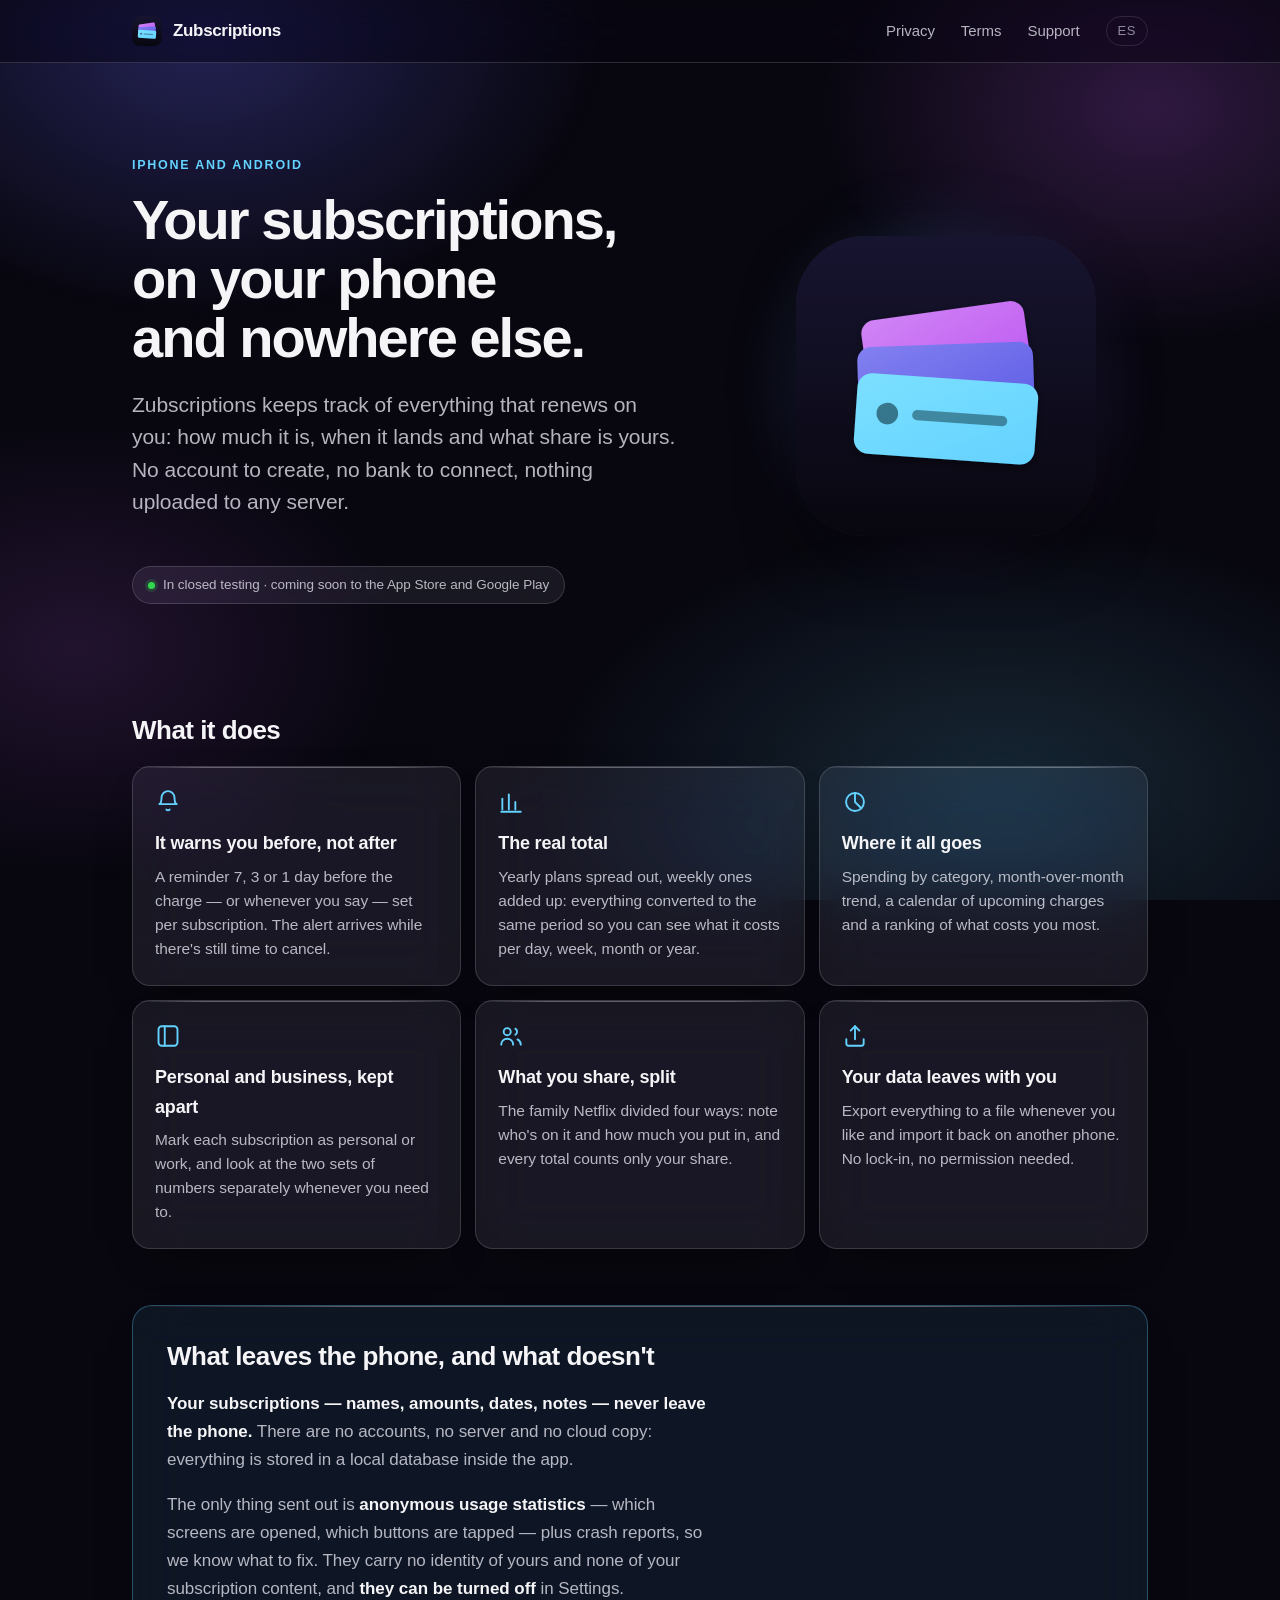
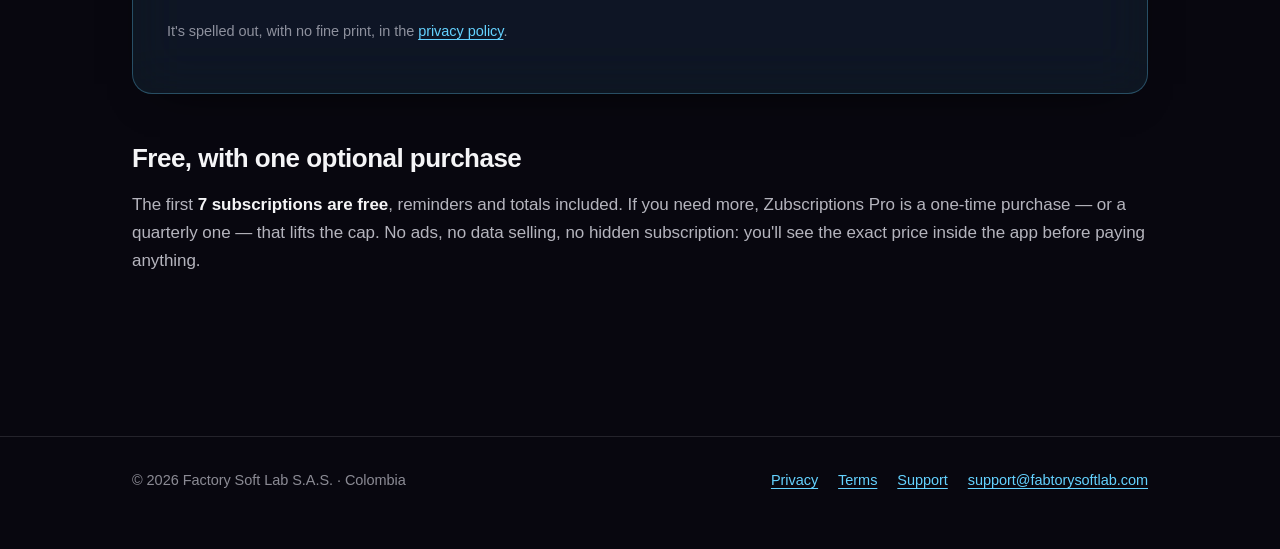
==== en/index.html @ e26e6875 "Sitio público de Zubscriptions: portada, privacidad, términos y soporte Las tres páginas que exigen " ====
<!doctype html>
<html lang="en">
<head>
<meta charset="utf-8">
<meta name="viewport" content="width=device-width, initial-scale=1">
<title>Zubscriptions — your subscriptions, on your phone and nowhere else</title>
<meta name="description" content="Zubscriptions keeps track of what you pay every month: reminders before the charge, real totals and spending by category. No accounts, no server — your data stays on your phone.">
<link rel="icon" href="../assets/icon.svg" type="image/svg+xml">
<link rel="stylesheet" href="../assets/styles.css">
<link rel="canonical" href="https://factory-soft-lab.github.io/zubscriptions-landing/en/">
<link rel="alternate" hreflang="es" href="https://factory-soft-lab.github.io/zubscriptions-landing/">
<link rel="alternate" hreflang="en" href="https://factory-soft-lab.github.io/zubscriptions-landing/en/">
<meta property="og:title" content="Zubscriptions">
<meta property="og:description" content="Your subscriptions, on your phone and nowhere else.">
<meta property="og:type" content="website">
</head>
<body>

<header class="topbar">
  <div class="wrap bar">
    <a class="brand" href="./"><img src="../assets/icon.svg" alt="">Zubscriptions</a>
    <nav>
      <a href="privacy.html">Privacy</a>
      <a href="terms.html">Terms</a>
      <a href="support.html">Support</a>
      <a class="lang" href="../" hreflang="es">ES</a>
    </nav>
  </div>
</header>

<main>
  <div class="wrap">

    <section class="hero">
      <div>
        <span class="eyebrow">iPhone and Android</span>
        <h1>Your subscriptions, on your phone and nowhere else.</h1>
        <p class="lede">
          Zubscriptions keeps track of everything that renews on you: how much it
          is, when it lands and what share is yours. No account to create, no bank
          to connect, nothing uploaded to any server.
        </p>
        <p class="pill"><span class="dot"></span>In closed testing · coming soon to the App Store and Google Play</p>
      </div>
      <div class="hero-art">
        <img src="../assets/icon.svg" alt="Zubscriptions icon: three subscription cards fanned out in a stack">
      </div>
    </section>

    <h2>What it does</h2>
    <ul class="cards">

      <li class="card">
        <svg class="glyph" viewBox="0 0 24 24" fill="none" stroke="currentColor" stroke-width="1.75" stroke-linecap="round" stroke-linejoin="round" aria-hidden="true">
          <path d="M18 8A6 6 0 1 0 6 8c0 5-2 6-2 6h16s-2-1-2-6"/><path d="M10.5 19a2 2 0 0 0 3 0"/>
        </svg>
        <h3>It warns you before, not after</h3>
        <p>A reminder 7, 3 or 1 day before the charge — or whenever you say — set per subscription. The alert arrives while there's still time to cancel.</p>
      </li>

      <li class="card">
        <svg class="glyph" viewBox="0 0 24 24" fill="none" stroke="currentColor" stroke-width="1.75" stroke-linecap="round" stroke-linejoin="round" aria-hidden="true">
          <path d="M4 19V9"/><path d="M10 19V5"/><path d="M16 19v-7"/><path d="M3 21h18"/>
        </svg>
        <h3>The real total</h3>
        <p>Yearly plans spread out, weekly ones added up: everything converted to the same period so you can see what it costs per day, week, month or year.</p>
      </li>

      <li class="card">
        <svg class="glyph" viewBox="0 0 24 24" fill="none" stroke="currentColor" stroke-width="1.75" stroke-linecap="round" stroke-linejoin="round" aria-hidden="true">
          <circle cx="12" cy="12" r="8.25"/><path d="M12 3.75V12l5.8 5.8"/>
        </svg>
        <h3>Where it all goes</h3>
        <p>Spending by category, month-over-month trend, a calendar of upcoming charges and a ranking of what costs you most.</p>
      </li>

      <li class="card">
        <svg class="glyph" viewBox="0 0 24 24" fill="none" stroke="currentColor" stroke-width="1.75" stroke-linecap="round" stroke-linejoin="round" aria-hidden="true">
          <path d="M9 21V3"/><rect x="3.25" y="3" width="17.5" height="18" rx="3"/>
        </svg>
        <h3>Personal and business, kept apart</h3>
        <p>Mark each subscription as personal or work, and look at the two sets of numbers separately whenever you need to.</p>
      </li>

      <li class="card">
        <svg class="glyph" viewBox="0 0 24 24" fill="none" stroke="currentColor" stroke-width="1.75" stroke-linecap="round" stroke-linejoin="round" aria-hidden="true">
          <circle cx="8.5" cy="8" r="3.25"/><path d="M3 20a5.5 5.5 0 0 1 11 0"/><path d="M16 5.2a3.25 3.25 0 0 1 0 5.6"/><path d="M18 15.2A5.5 5.5 0 0 1 21 20"/>
        </svg>
        <h3>What you share, split</h3>
        <p>The family Netflix divided four ways: note who's on it and how much you put in, and every total counts only your share.</p>
      </li>

      <li class="card">
        <svg class="glyph" viewBox="0 0 24 24" fill="none" stroke="currentColor" stroke-width="1.75" stroke-linecap="round" stroke-linejoin="round" aria-hidden="true">
          <path d="M12 15V3"/><path d="M8 7l4-4 4 4"/><path d="M4 15v4a2 2 0 0 0 2 2h12a2 2 0 0 0 2-2v-4"/>
        </svg>
        <h3>Your data leaves with you</h3>
        <p>Export everything to a file whenever you like and import it back on another phone. No lock-in, no permission needed.</p>
      </li>

    </ul>

    <section class="claim">
      <h2>What leaves the phone, and what doesn't</h2>
      <p>
        <strong>Your subscriptions — names, amounts, dates, notes — never leave the
        phone.</strong> There are no accounts, no server and no cloud copy:
        everything is stored in a local database inside the app.
      </p>
      <p>
        The only thing sent out is <strong>anonymous usage statistics</strong> —
        which screens are opened, which buttons are tapped — plus crash reports, so
        we know what to fix. They carry no identity of yours and none of your
        subscription content, and <strong>they can be turned off</strong> in
        Settings.
      </p>
      <p class="meta">
        It's spelled out, with no fine print, in the
        <a href="privacy.html">privacy policy</a>.
      </p>
    </section>

    <h2>Free, with one optional purchase</h2>
    <p>
      The first <strong>7 subscriptions are free</strong>, reminders and totals
      included. If you need more, Zubscriptions Pro is a one-time purchase — or a
      quarterly one — that lifts the cap. No ads, no data selling, no hidden
      subscription: you'll see the exact price inside the app before paying
      anything.
    </p>

  </div>
</main>

<footer>
  <div class="wrap">
    <span>© 2026 Factory Soft Lab S.A.S. · Colombia</span>
    <nav>
      <a href="privacy.html">Privacy</a>
      <a href="terms.html">Terms</a>
      <a href="support.html">Support</a>
      <a href="mailto:support@fabtorysoftlab.com">support@fabtorysoftlab.com</a>
    </nav>
  </div>
</footer>

</body>
</html>
---- assets/styles.css ----
/*
  Zubscriptions — hoja única del sitio.

  Los colores son los mismos tokens de la app (`lib/app/theme/app_colors.dart`):
  el suelo violeta casi negro, el cian de marca y los dos resplandores. Se
  repiten aquí a mano porque el sitio no comparte código con la app; si allá
  cambia la marca, hay que tocar este bloque.

  ⚠️ Tema oscuro único, a propósito: la app también lo es. El vidrio necesita
  luz detrás que desenfocar y en claro se convierte en una tarjeta gris.

  ⚠️ Índigo y púrpura NUNCA bajo texto. Sobre el suelo dan 3,96:1 y el mínimo
  es 4,5:1. Sirven de resplandor; el texto de acento es siempre el cian, que da
  11,65:1.
*/

:root {
  --ground: #08070f;
  --raised: #12111d;
  --line: rgba(235, 235, 245, 0.12);

  /* El vidrio, igual que en la app: un velo claro con desenfoque detrás y un
     filo de luz arriba. La saturación extra es lo que hace que el resplandor
     que pasa por debajo se vea como color y no como niebla gris. */
  --glass-fill: rgba(235, 235, 245, 0.075);
  --glass-fill-hi: rgba(235, 235, 245, 0.11);
  --glass-edge: rgba(235, 235, 245, 0.16);
  --glass-blur: blur(26px) saturate(165%);
  --ink: #f5f5f7;
  --ink-muted: rgba(235, 235, 245, 0.76);
  --ink-faint: rgba(235, 235, 245, 0.58);
  --cyan: #64d2ff;
  --indigo: #5e5ce6;
  --purple: #bf5af2;
  --mint: #32d74b;

  --measure: 66ch;
  --pad: clamp(20px, 5vw, 32px);

  color-scheme: dark;
}

*,
*::before,
*::after {
  box-sizing: border-box;
}

html {
  -webkit-text-size-adjust: 100%;
  scroll-behavior: smooth;
}

@media (prefers-reduced-motion: reduce) {
  html {
    scroll-behavior: auto;
  }
  *,
  *::before,
  *::after {
    animation-duration: 0.01ms !important;
    transition-duration: 0.01ms !important;
  }
}

body {
  margin: 0;
  background: var(--ground);
  color: var(--ink);
  font-family: -apple-system, BlinkMacSystemFont, "Segoe UI", Roboto, "Helvetica Neue",
    Arial, sans-serif;
  font-size: 17px;
  line-height: 1.65;
  letter-spacing: -0.003em;
  -webkit-font-smoothing: antialiased;
}

/* Los resplandores del fondo.
   Fijos y a pantalla completa **a propósito**: el vidrio sólo se nota cuando hay
   luz detrás que desenfocar, así que al hacer scroll los paneles cruzan por
   encima de estas manchas y se tiñen. Con el resplandor sólo arriba, las tarjetas
   de abajo quedaban de vidrio sobre negro, que es una tarjeta gris con borde. */
body::before {
  content: "";
  position: fixed;
  inset: 0;
  z-index: -1;
  pointer-events: none;
  background:
    radial-gradient(46vw 46vh at 16% 4%, rgba(94, 92, 230, 0.32), transparent 68%),
    radial-gradient(40vw 40vh at 90% 12%, rgba(191, 90, 242, 0.22), transparent 66%),
    radial-gradient(52vw 44vh at 78% 88%, rgba(100, 210, 255, 0.16), transparent 70%),
    radial-gradient(38vw 38vh at 6% 72%, rgba(191, 90, 242, 0.14), transparent 68%);
}

/* ── Vidrio ──────────────────────────────────────────────────────────────────
   El mismo material de `SectionCard` en la app: velo claro, desenfoque de lo que
   pasa por detrás y un filo de luz en el borde superior que simula el canto.

   ⚠️ `backdrop-filter` crea un contexto de apilamiento y, en Safari, sólo
   desenfoca si el elemento es translúcido de verdad: un `background` opaco lo
   anula sin avisar. Por eso el relleno va en rgba y nunca en hex. */
.glass,
.card,
.claim,
.toc,
.table-scroll,
.faq,
.pill {
  position: relative;
  background: var(--glass-fill);
  border: 1px solid var(--glass-edge);
  -webkit-backdrop-filter: var(--glass-blur);
  backdrop-filter: var(--glass-blur);
  box-shadow: 0 18px 44px -28px rgba(0, 0, 0, 0.9);
}

.glass::before,
.card::before,
.claim::before,
.toc::before,
.table-scroll::before,
.faq::before {
  content: "";
  position: absolute;
  inset: 0 0 auto;
  height: 1px;
  border-radius: inherit;
  pointer-events: none;
  background: linear-gradient(
    90deg,
    transparent,
    rgba(235, 235, 245, 0.34) 22%,
    rgba(235, 235, 245, 0.34) 78%,
    transparent
  );
}

/* Sin desenfoque disponible, el velo se opaca un poco para no quedarse en un
   rectángulo casi invisible sobre el suelo. */
@supports not ((backdrop-filter: blur(1px)) or (-webkit-backdrop-filter: blur(1px))) {
  .glass,
  .card,
  .claim,
  .toc,
  .table-scroll,
  .faq,
  .pill,
  .bar {
    background: rgba(24, 22, 40, 0.92);
  }
}

a {
  color: var(--cyan);
  text-decoration-thickness: 1px;
  text-underline-offset: 3px;
}

a:hover {
  text-decoration-thickness: 2px;
}

:focus-visible {
  outline: 2px solid var(--cyan);
  outline-offset: 3px;
  border-radius: 4px;
}

/* ── Estructura ──────────────────────────────────────────────────────────── */

.wrap {
  width: 100%;
  max-width: 1080px;
  margin-inline: auto;
  padding-inline: var(--pad);
}

/* La barra es vidrio de ancho completo, así que el desenfoque va en un contenedor
   propio y no en `.wrap`, que está limitado a 1080px. */
.topbar {
  position: sticky;
  top: 0;
  z-index: 10;
  border-bottom: 1px solid var(--glass-edge);
  background: rgba(8, 7, 15, 0.55);
  -webkit-backdrop-filter: var(--glass-blur);
  backdrop-filter: var(--glass-blur);
}

.bar {
  display: flex;
  align-items: center;
  justify-content: space-between;
  gap: 16px;
  padding-block: 16px;
  flex-wrap: wrap;
}

.brand {
  display: inline-flex;
  align-items: center;
  gap: 11px;
  color: var(--ink);
  text-decoration: none;
  font-weight: 700;
  letter-spacing: -0.02em;
}

.brand img {
  width: 30px;
  height: 30px;
  border-radius: 8px;
  display: block;
}

.bar nav {
  display: flex;
  align-items: center;
  gap: clamp(14px, 3vw, 26px);
  font-size: 15px;
}

.bar nav a {
  color: var(--ink-muted);
  text-decoration: none;
}

.bar nav a:hover,
.bar nav a[aria-current="page"] {
  color: var(--ink);
}

.lang {
  color: var(--ink-faint) !important;
  border: 1px solid var(--line);
  border-radius: 999px;
  padding: 3px 11px;
  font-size: 13px;
  letter-spacing: 0.04em;
}

main {
  padding-bottom: 72px;
}

footer {
  border-top: 1px solid var(--line);
  margin-top: 72px;
  padding-block: 32px 56px;
  color: var(--ink-faint);
  font-size: 14.5px;
}

footer .wrap {
  display: flex;
  justify-content: space-between;
  gap: 16px 28px;
  flex-wrap: wrap;
}

footer nav {
  display: flex;
  gap: 20px;
  flex-wrap: wrap;
}

/* ── Tipografía ──────────────────────────────────────────────────────────── */

h1 {
  font-size: clamp(34px, 6.4vw, 56px);
  line-height: 1.06;
  letter-spacing: -0.035em;
  font-weight: 800;
  margin: 0 0 18px;
  text-wrap: balance;
}

h2 {
  font-size: clamp(21px, 3vw, 26px);
  line-height: 1.25;
  letter-spacing: -0.02em;
  font-weight: 700;
  margin: 48px 0 12px;
  text-wrap: balance;
}

h3 {
  font-size: 18px;
  letter-spacing: -0.01em;
  font-weight: 650;
  margin: 30px 0 8px;
}

p,
li {
  color: var(--ink-muted);
}

.eyebrow {
  display: block;
  font-size: 12.5px;
  font-weight: 650;
  letter-spacing: 0.14em;
  text-transform: uppercase;
  color: var(--cyan);
  margin-bottom: 14px;
}

.lede {
  font-size: clamp(18px, 2.4vw, 21px);
  line-height: 1.55;
  color: var(--ink-muted);
  max-width: 34em;
}

.meta {
  font-size: 14.5px;
  color: var(--ink-faint);
}

strong {
  color: var(--ink);
  font-weight: 650;
}

/* ── Portada ─────────────────────────────────────────────────────────────── */

.hero {
  padding-block: clamp(48px, 9vw, 92px) clamp(28px, 5vw, 48px);
  display: grid;
  grid-template-columns: minmax(0, 1.15fr) minmax(0, 0.85fr);
  gap: clamp(28px, 6vw, 64px);
  align-items: center;
}

@media (max-width: 780px) {
  .hero {
    grid-template-columns: 1fr;
  }
}

.hero-art {
  position: relative;
  justify-self: center;
  width: min(300px, 72vw);
  aspect-ratio: 1;
}

.hero-art img {
  position: relative;
  width: 100%;
  height: 100%;
  border-radius: 23%;
  display: block;
  box-shadow:
    0 30px 70px -20px rgba(0, 0, 0, 0.85),
    0 0 0 1px rgba(235, 235, 245, 0.08) inset;
}

.hero-art::after {
  content: "";
  position: absolute;
  inset: 8%;
  z-index: -1;
  border-radius: 50%;
  filter: blur(48px);
  background: linear-gradient(140deg, var(--cyan), var(--indigo) 55%, var(--purple));
  opacity: 0.42;
}

.pill {
  display: inline-flex;
  align-items: center;
  gap: 8px;
  border-radius: 999px;
  padding: 7px 15px;
  font-size: 13.5px;
  color: var(--ink-muted);
}

.pill .dot {
  width: 7px;
  height: 7px;
  border-radius: 50%;
  background: var(--mint);
  box-shadow: 0 0 0 3px rgba(50, 215, 75, 0.18);
}

.hero .pill {
  margin-top: 26px;
}

/* ── Rejilla de cartas ───────────────────────────────────────────────────── */

.cards {
  display: grid;
  grid-template-columns: repeat(auto-fit, minmax(248px, 1fr));
  gap: 14px;
  margin-top: 20px;
  padding: 0;
  list-style: none;
}

.card {
  border-radius: 18px;
  padding: 22px 22px 24px;
  transition: background 180ms ease, transform 180ms ease;
}

.card:hover {
  background: var(--glass-fill-hi);
  transform: translateY(-2px);
}

.card h3 {
  margin: 0 0 6px;
  color: var(--ink);
}

.card p {
  margin: 0;
  font-size: 15.5px;
  line-height: 1.55;
}

.card .glyph {
  display: block;
  width: 26px;
  height: 26px;
  margin-bottom: 14px;
  color: var(--cyan);
}

/* La franja de privacidad de la portada: el argumento principal, no una carta más. */
.claim {
  margin-top: 56px;
  border-color: rgba(100, 210, 255, 0.3);
  background: rgba(100, 210, 255, 0.075);
  border-radius: 20px;
  padding: clamp(24px, 4vw, 34px);
}

.claim h2 {
  margin-top: 0;
}

.claim p {
  max-width: 58ch;
}

/* ── Documentos legales ──────────────────────────────────────────────────── */

.doc {
  max-width: var(--measure);
  margin-inline: auto;
  padding-top: clamp(32px, 6vw, 56px);
}

.doc h1 {
  font-size: clamp(30px, 5vw, 42px);
}

.doc ul,
.doc ol {
  padding-left: 1.25em;
}

.doc li {
  margin-bottom: 8px;
}

.doc li::marker {
  color: var(--ink-faint);
}

.doc section {
  scroll-margin-top: 24px;
}

/* Tabla de lo que se envía. Con scroll propio: el cuerpo nunca se va de lado. */
.table-scroll {
  overflow-x: auto;
  border-radius: 14px;
  margin-top: 18px;
}

table {
  border-collapse: collapse;
  width: 100%;
  font-size: 15px;
}

th,
td {
  text-align: left;
  padding: 12px 16px;
  border-bottom: 1px solid var(--line);
  vertical-align: top;
}

thead th {
  color: var(--ink);
  font-weight: 650;
  white-space: nowrap;
  background: rgba(235, 235, 245, 0.04);
}

tbody td {
  color: var(--ink-muted);
}

tbody tr:last-child td {
  border-bottom: 0;
}

code {
  font-family: ui-monospace, SFMono-Regular, Menlo, Consolas, monospace;
  font-size: 0.88em;
  background: rgba(235, 235, 245, 0.08);
  border-radius: 5px;
  padding: 1px 5px;
  color: var(--ink);
}

.note {
  border-left: 2px solid var(--cyan);
  padding: 4px 0 4px 18px;
  margin: 24px 0;
  color: var(--ink-muted);
}

.toc {
  border-radius: 14px;
  padding: 18px 22px;
  margin: 28px 0 8px;
}

.toc p {
  margin: 0 0 8px;
  font-size: 12.5px;
  font-weight: 650;
  letter-spacing: 0.14em;
  text-transform: uppercase;
  color: var(--ink-faint);
}

.toc ol {
  margin: 0;
  columns: 2;
  column-gap: 32px;
  font-size: 15px;
}

@media (max-width: 560px) {
  .toc ol {
    columns: 1;
  }
}

/* ── Soporte ─────────────────────────────────────────────────────────────── */

.mail {
  display: inline-block;
  margin-top: 6px;
  font-size: clamp(19px, 3.4vw, 25px);
  font-weight: 650;
  letter-spacing: -0.02em;
  word-break: break-word;
}

.faq {
  margin-top: 18px;
  border-radius: 18px;
  padding: 4px 22px;
}

.faq details {
  border-bottom: 1px solid var(--line);
  padding: 4px 0;
}

.faq details:last-of-type {
  border-bottom: 0;
}

.faq summary {
  cursor: pointer;
  padding: 14px 0;
  font-weight: 650;
  color: var(--ink);
  list-style: none;
  display: flex;
  justify-content: space-between;
  gap: 16px;
  align-items: center;
}

.faq summary::-webkit-details-marker {
  display: none;
}

.faq summary::after {
  content: "+";
  color: var(--cyan);
  font-size: 21px;
  line-height: 1;
  flex: none;
}

.faq details[open] summary::after {
  content: "−";
}

.faq p {
  margin: 0 0 16px;
  font-size: 16px;
}
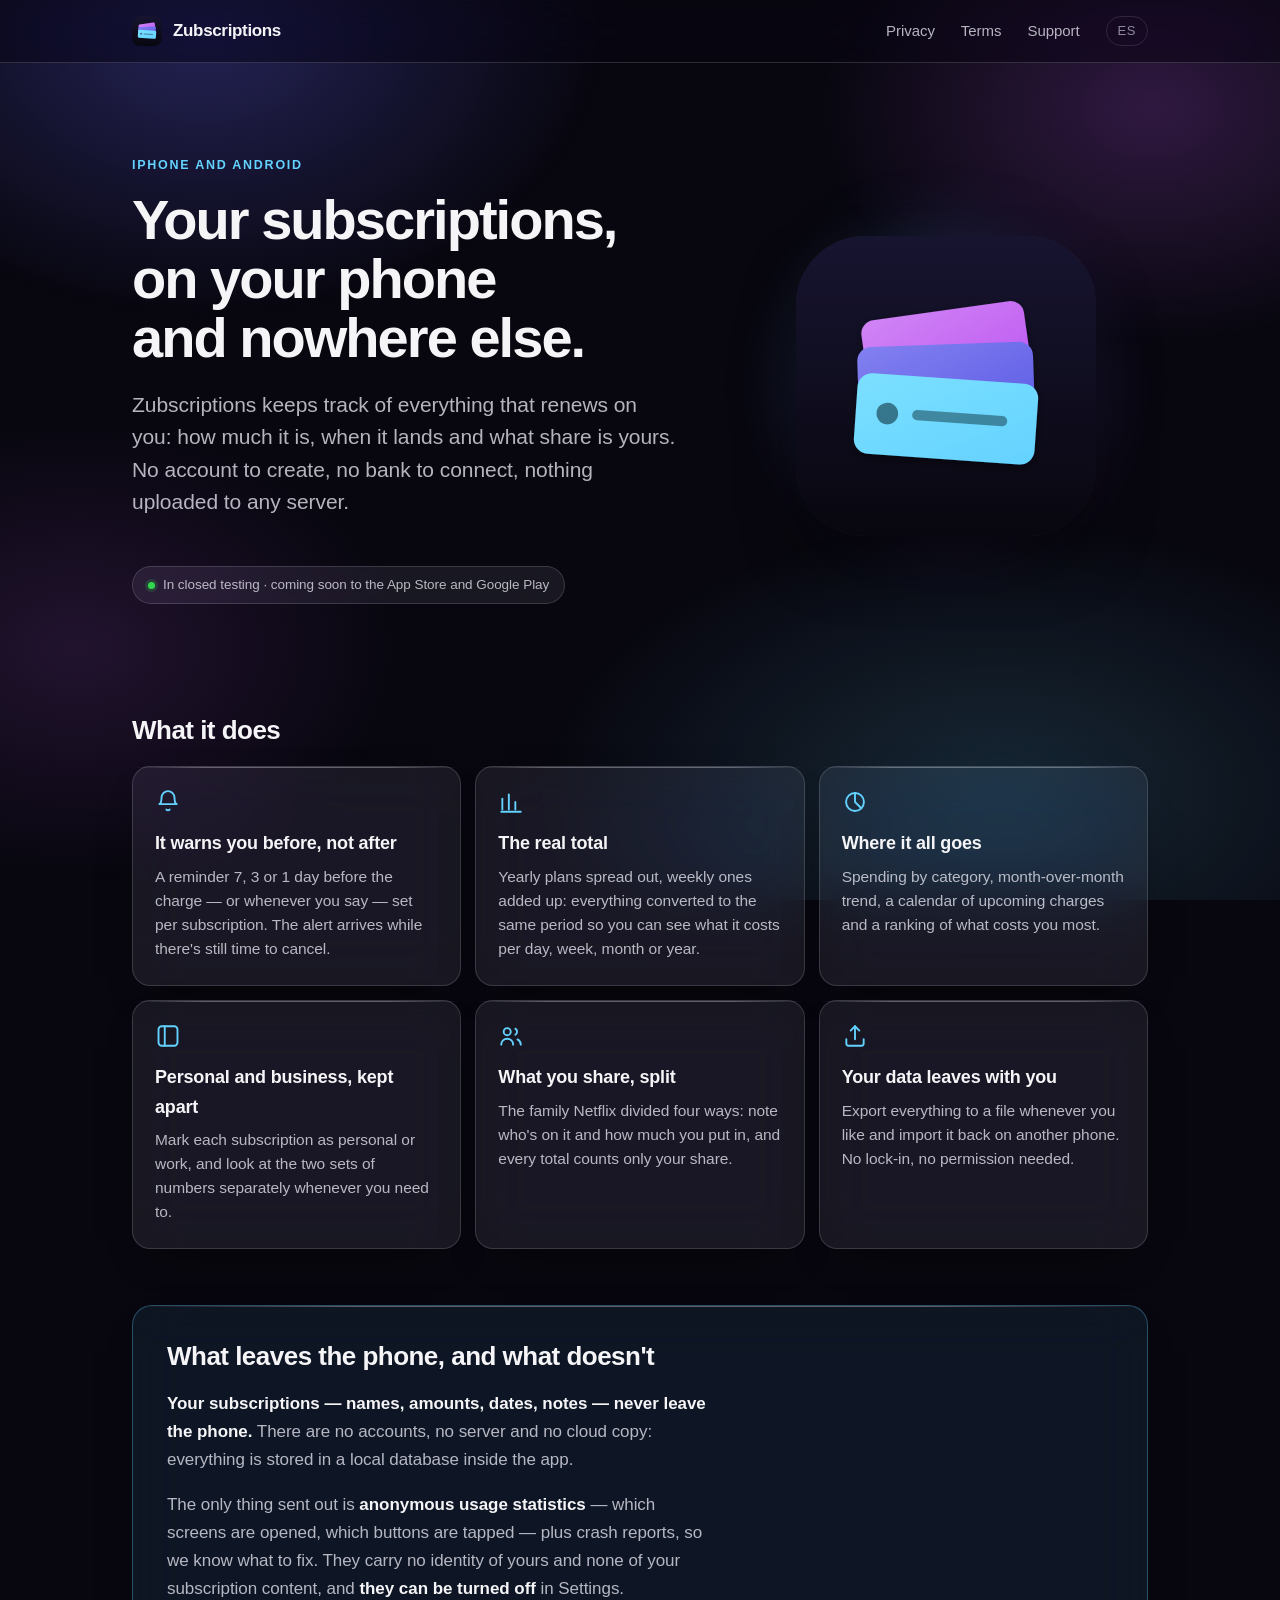
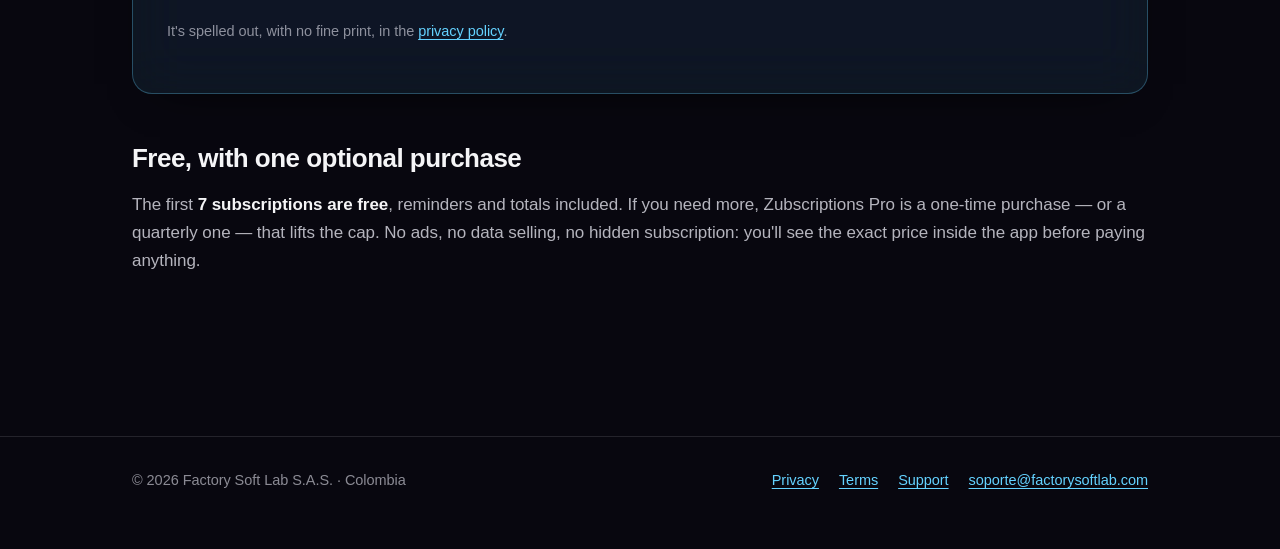
==== commit 3ae9e9e0: "fix: correo de soporte soporte@factorysoftlab.com Co-Authored-By: Claude Sonnet 5.5 <noreply@anthrop" ====
--- a/en/index.html
+++ b/en/index.html
@@ -139,7 +139,7 @@
       <a href="privacy.html">Privacy</a>
       <a href="terms.html">Terms</a>
       <a href="support.html">Support</a>
-      <a href="mailto:support@fabtorysoftlab.com">support@fabtorysoftlab.com</a>
+      <a href="mailto:soporte@factorysoftlab.com">soporte@factorysoftlab.com</a>
     </nav>
   </div>
 </footer>
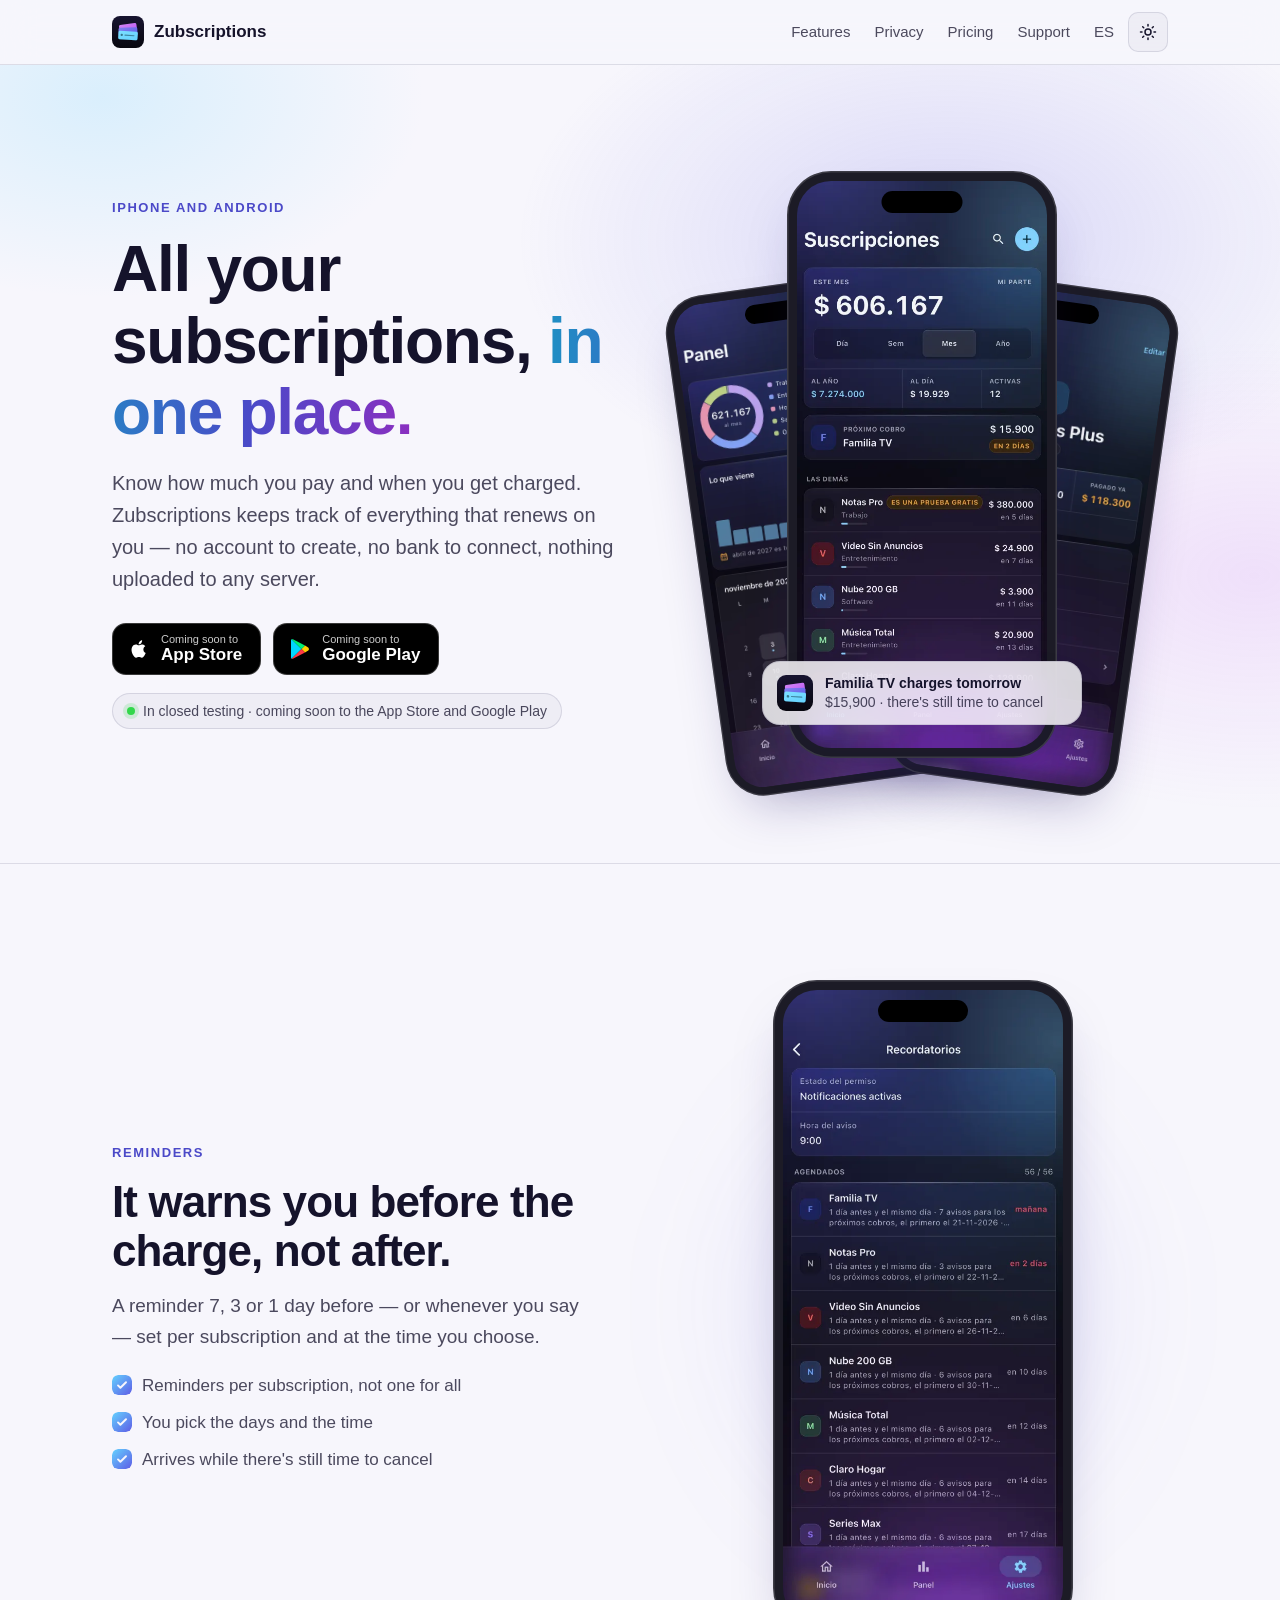
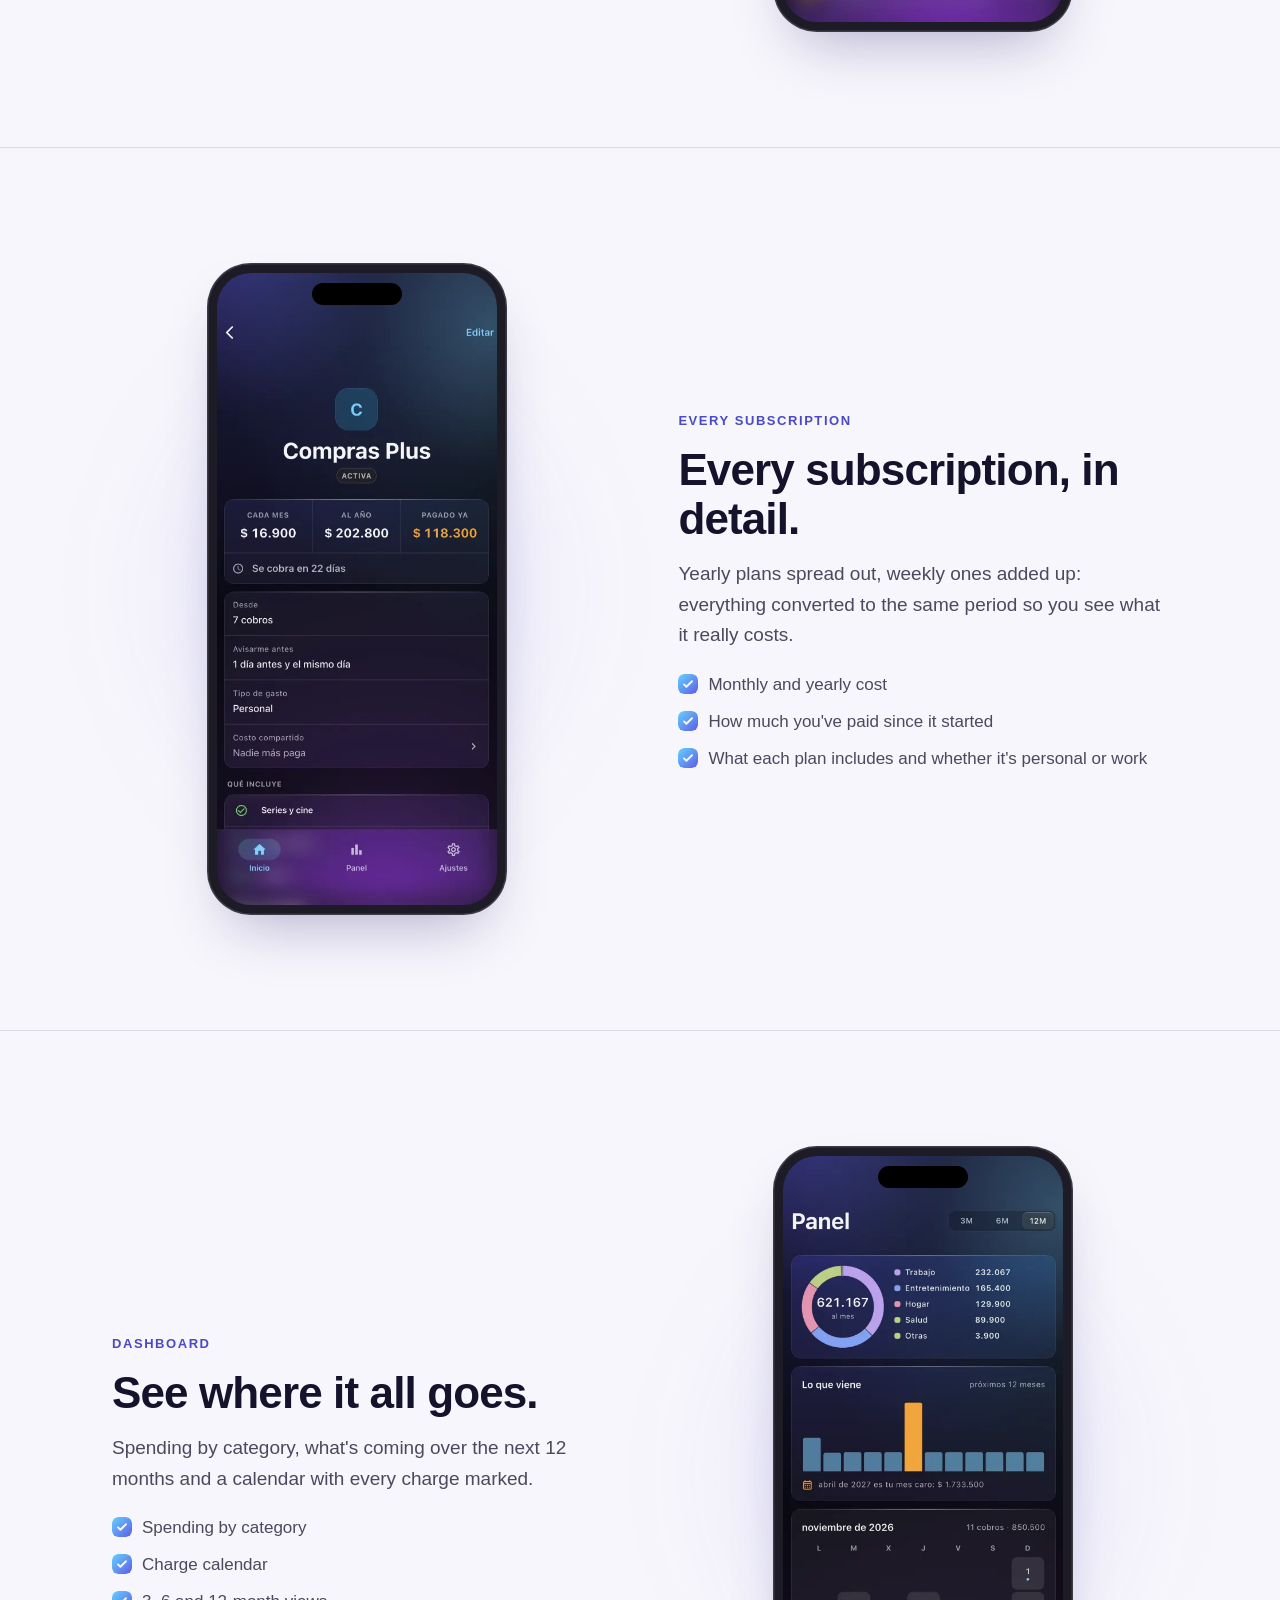
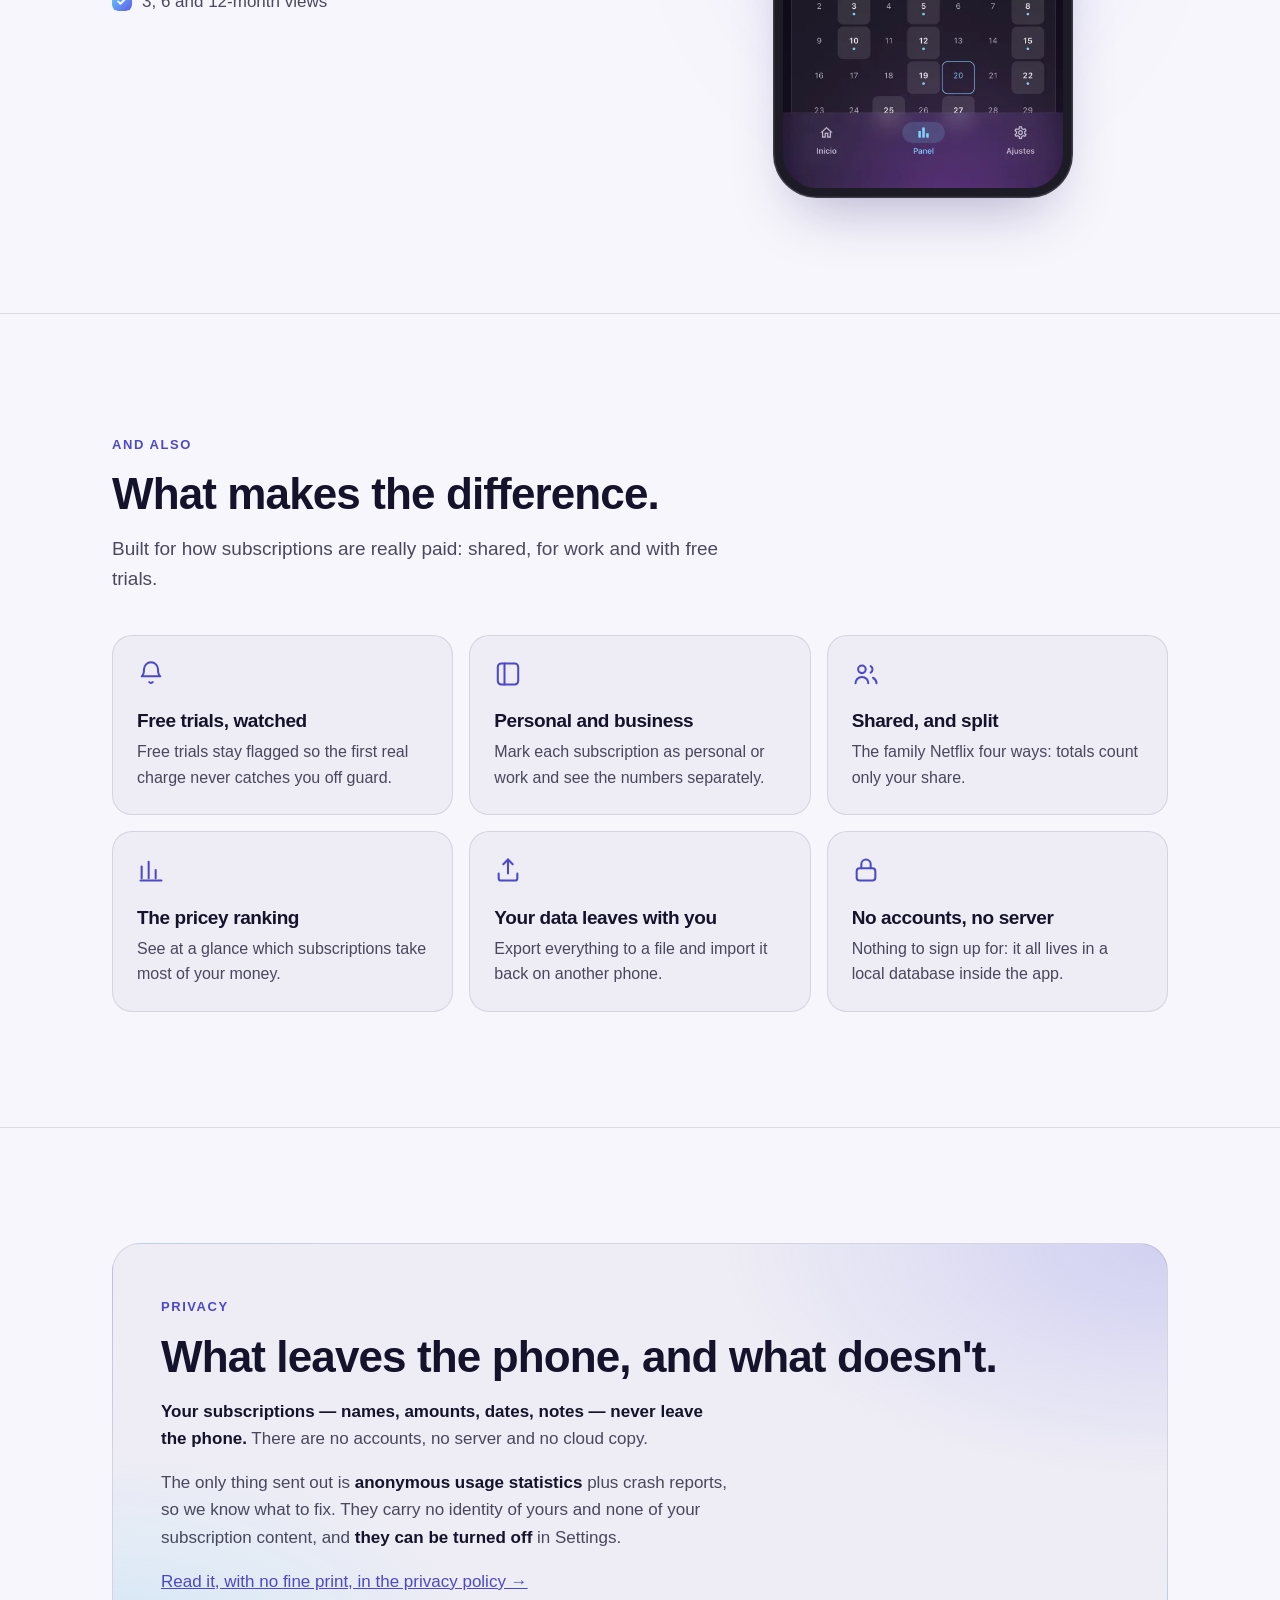
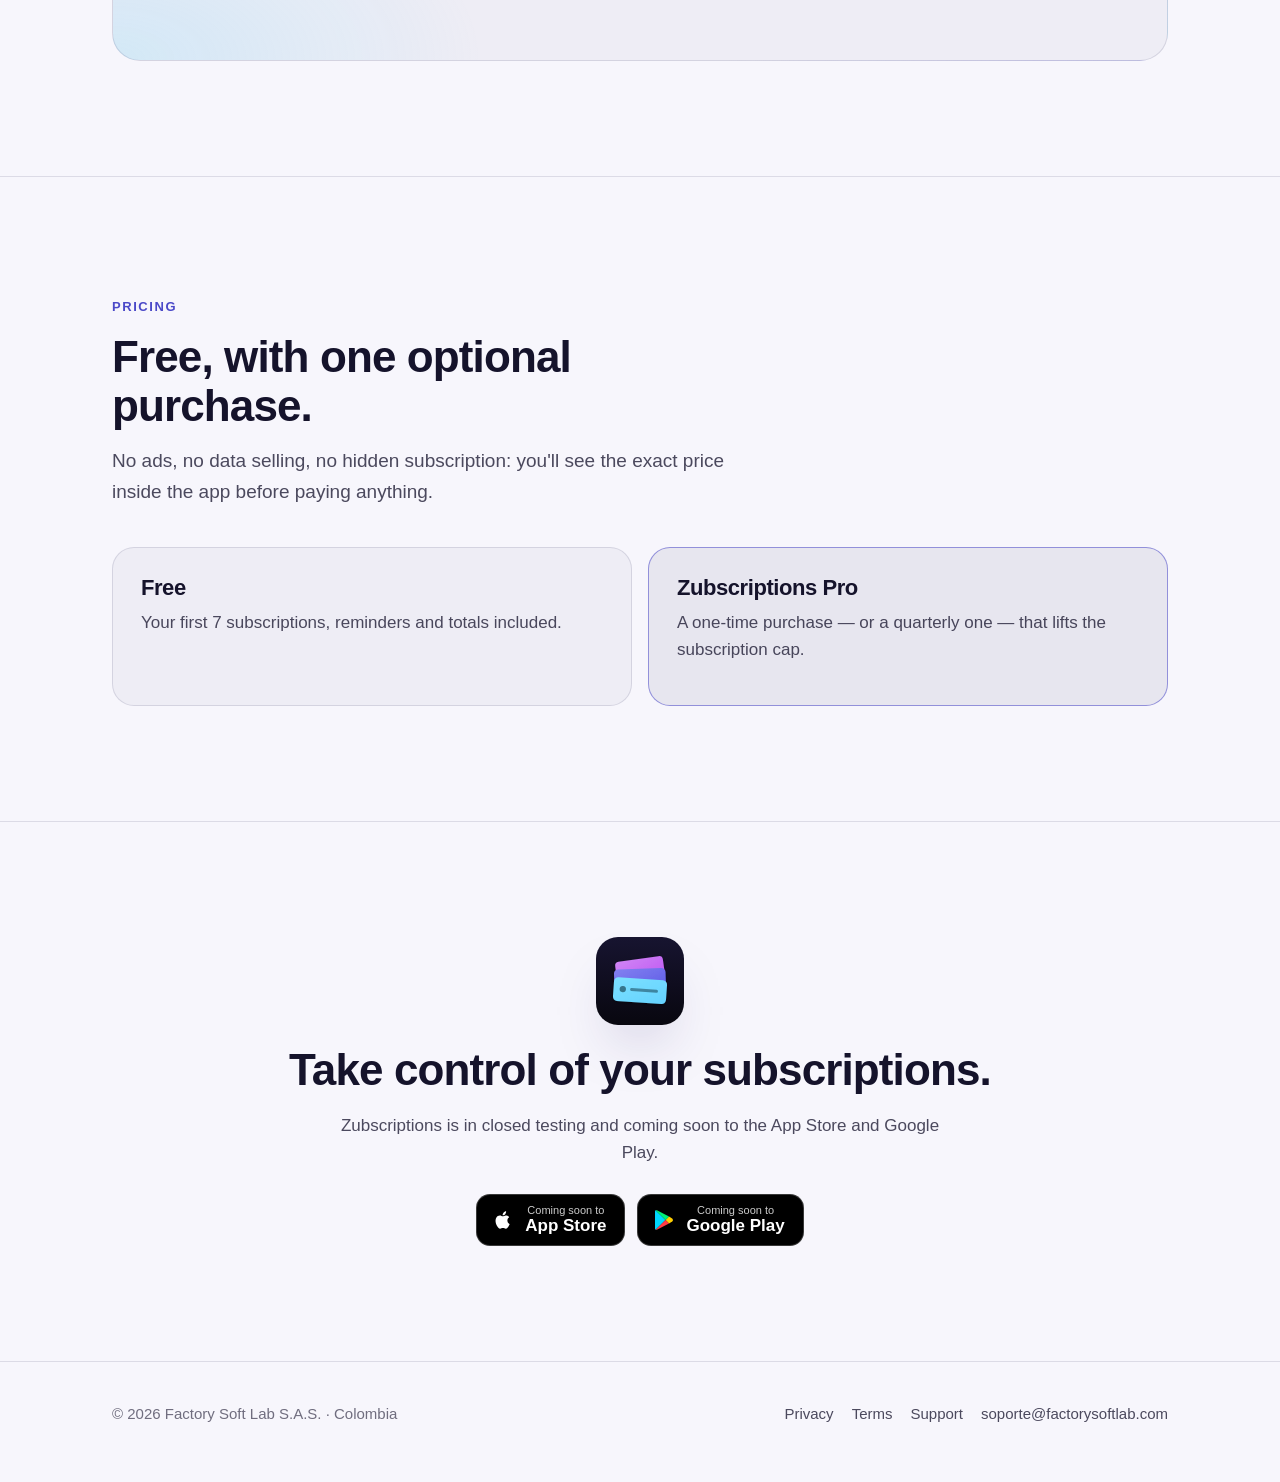
==== commit 5246c686: "feat: portada al nivel de busbanz.com con teléfonos, secciones y modo claro Hero con tres teléfonos " ====
--- a/en/index.html
+++ b/en/index.html
@@ -5,137 +5,140 @@
 <meta name="viewport" content="width=device-width, initial-scale=1">
 <title>Zubscriptions — your subscriptions, on your phone and nowhere else</title>
 <meta name="description" content="Zubscriptions keeps track of what you pay every month: reminders before the charge, real totals and spending by category. No accounts, no server — your data stays on your phone.">
+<meta name="theme-color" content="#08070f" media="(prefers-color-scheme: dark)">
+<meta name="theme-color" content="#f7f6fc" media="(prefers-color-scheme: light)">
+<script>try{var m=localStorage.getItem('zub-theme');if(m==='light'||m==='dark')document.documentElement.classList.add(m)}catch(e){}document.documentElement.classList.add('js')</script>
 <link rel="icon" href="../assets/icon.svg" type="image/svg+xml">
-<link rel="stylesheet" href="../assets/styles.css">
-<link rel="canonical" href="https://factory-soft-lab.github.io/zubscriptions-landing/en/">
-<link rel="alternate" hreflang="es" href="https://factory-soft-lab.github.io/zubscriptions-landing/">
-<link rel="alternate" hreflang="en" href="https://factory-soft-lab.github.io/zubscriptions-landing/en/">
-<meta property="og:title" content="Zubscriptions">
-<meta property="og:description" content="Your subscriptions, on your phone and nowhere else.">
+<link rel="stylesheet" href="../assets/landing.css">
+<link rel="preload" as="image" href="../assets/img/inicio.webp" type="image/webp">
+<link rel="canonical" href="https://zubscriptions.factorysoftlab.com/en/">
+<link rel="alternate" hreflang="es" href="https://zubscriptions.factorysoftlab.com/">
+<link rel="alternate" hreflang="en" href="https://zubscriptions.factorysoftlab.com/en/">
+<link rel="alternate" hreflang="x-default" href="https://zubscriptions.factorysoftlab.com/">
 <meta property="og:type" content="website">
+<meta property="og:site_name" content="Zubscriptions">
+<meta property="og:title" content="Zubscriptions — all your subscriptions in one place">
+<meta property="og:description" content="Know how much you pay and when you get charged. No accounts, no server.">
+<meta property="og:url" content="https://zubscriptions.factorysoftlab.com/en/">
+<meta property="og:locale" content="en_US">
+<meta property="og:locale:alternate" content="es_CO">
+<meta property="og:image" content="https://zubscriptions.factorysoftlab.com/assets/img/og.jpg">
+<meta property="og:image:width" content="1024">
+<meta property="og:image:height" content="500">
+<meta property="og:image:alt" content="Zubscriptions: app screens with the monthly total and the spending dashboard">
+<meta name="twitter:card" content="summary_large_image">
+<script type="application/ld+json">{"@context": "https://schema.org", "@type": "SoftwareApplication", "name": "Zubscriptions", "operatingSystem": "iOS, Android", "applicationCategory": "FinanceApplication", "inLanguage": "en", "description": "Zubscriptions keeps track of what you pay every month: reminders before the charge, real totals and spending by category. No accounts, no server — your data stays on your phone.", "url": "https://zubscriptions.factorysoftlab.com/en/", "image": "https://zubscriptions.factorysoftlab.com/assets/img/og.jpg", "offers": {"@type": "Offer", "price": "0", "priceCurrency": "USD"}, "publisher": {"@type": "Organization", "name": "Factory Soft Lab S.A.S.", "url": "https://factorysoftlab.com/"}}</script>
 </head>
 <body>
-
+<a class="skip" href="#main">Skip to content</a>
 <header class="topbar">
   <div class="wrap bar">
-    <a class="brand" href="./"><img src="../assets/icon.svg" alt="">Zubscriptions</a>
-    <nav>
-      <a href="privacy.html">Privacy</a>
-      <a href="terms.html">Terms</a>
+    <a class="brand" href="./"><img src="../assets/icon.svg" alt="" width="32" height="32">Zubscriptions</a>
+    <nav aria-label="Main">
+      <a class="hide-sm" href="#avisos">Features</a>
+      <a class="hide-sm" href="#privacidad">Privacy</a>
+      <a class="hide-sm" href="#precio">Pricing</a>
       <a href="support.html">Support</a>
-      <a class="lang" href="../" hreflang="es">ES</a>
+      <a class="lang" href="../" hreflang="es" lang="es">ES</a>
+      <button class="icon-btn theme-toggle" type="button" aria-label="Switch between light and dark mode" aria-pressed="false"><svg class="moon" viewBox="0 0 24 24" fill="none" stroke="currentColor" stroke-width="2" stroke-linecap="round" stroke-linejoin="round" aria-hidden="true"><path d="M21 12.8A9 9 0 1 1 11.2 3a7 7 0 0 0 9.8 9.8z"/></svg><svg class="sun" viewBox="0 0 24 24" fill="none" stroke="currentColor" stroke-width="2" stroke-linecap="round" aria-hidden="true"><circle cx="12" cy="12" r="4"/><path d="M12 2v2M12 20v2M4.9 4.9l1.4 1.4M17.7 17.7l1.4 1.4M2 12h2M20 12h2M4.9 19.1l1.4-1.4M17.7 6.3l1.4-1.4"/></svg></button>
     </nav>
   </div>
 </header>
 
-<main>
+<main id="main">
+<section class="hero">
   <div class="wrap">
+    <div>
+      <span class="eyebrow">iPhone and Android</span>
+      <h1>All your subscriptions, <em>in one place.</em></h1>
+      <p class="lede">Know how much you pay and when you get charged. Zubscriptions keeps track of everything that renews on you — no account to create, no bank to connect, nothing uploaded to any server.</p>
+      <div class="stores"><span class="store" role="img" aria-disabled="true" aria-label="Coming soon to the App Store"><svg viewBox="0 0 24 24" fill="currentColor" aria-hidden="true"><path d="M16.37 12.6c-.02-2.2 1.8-3.26 1.88-3.31-1.03-1.5-2.62-1.7-3.18-1.73-1.35-.14-2.64.8-3.33.8-.69 0-1.74-.78-2.87-.76-1.47.02-2.83.86-3.59 2.18-1.53 2.66-.39 6.6 1.1 8.76.73 1.06 1.6 2.24 2.73 2.2 1.1-.05 1.51-.71 2.84-.71 1.32 0 1.7.71 2.86.69 1.18-.02 1.93-1.07 2.65-2.13.84-1.22 1.18-2.41 1.2-2.47-.03-.01-2.3-.88-2.32-3.52zM14.2 6.13c.6-.74 1.01-1.75.9-2.77-.87.04-1.93.58-2.55 1.31-.56.65-1.05 1.69-.92 2.68.97.08 1.96-.49 2.57-1.22z"/></svg><span><small>Coming soon to</small><strong>App Store</strong></span></span><span class="store" role="img" aria-disabled="true" aria-label="Coming soon to Google Play"><svg viewBox="0 0 24 24" aria-hidden="true"><path fill="#00d7fe" d="M3.6 2.3 13.5 12l-9.9 9.7c-.35-.2-.6-.6-.6-1.1V3.4c0-.5.25-.9.6-1.1z"/><path fill="#ffce00" d="m17 8.6 3.2 1.8c.95.55.95 2.65 0 3.2L17 15.4 13.5 12z"/><path fill="#ff3a44" d="M17 15.4 13.5 12l-9.9 9.7c.37.2.85.2 1.3-.05z"/><path fill="#00f076" d="M4.9 2.35 17 8.6 13.5 12 3.6 2.3c.37-.2.85-.2 1.3.05z"/></svg><span><small>Coming soon to</small><strong>Google Play</strong></span></span></div>
+      <p class="pill"><span class="dot"></span>In closed testing · coming soon to the App Store and Google Play</p>
+    </div>
+    <div class="phones" aria-label="App screens" role="group">
+      <div class="phone p-left"><picture><source srcset="../assets/img/panel.webp" type="image/webp"><img src="../assets/img/panel.jpg" width="508" height="1104" alt="Dashboard: spending by category, the next 12 months and a charge calendar" loading="lazy" decoding="async"></picture></div>
+      <div class="phone p-main"><picture><source srcset="../assets/img/inicio.webp" type="image/webp"><img src="../assets/img/inicio.jpg" width="508" height="1104" alt="Home screen: 606,167 pesos this month, next charge Familia TV in 2 days" fetchpriority="high"></picture></div>
+      <div class="phone p-right"><picture><source srcset="../assets/img/detalle.webp" type="image/webp"><img src="../assets/img/detalle.jpg" width="508" height="1104" alt="Subscription detail: monthly and yearly cost and how much you have paid so far" loading="lazy" decoding="async"></picture></div>
+      <div class="notif" aria-hidden="true"><img src="../assets/icon.svg" alt="" width="36" height="36"><div><strong>Familia TV charges tomorrow</strong><span>$15,900 · there's still time to cancel</span></div></div>
+    </div>
+  </div>
+</section>
 
-    <section class="hero">
-      <div>
-        <span class="eyebrow">iPhone and Android</span>
-        <h1>Your subscriptions, on your phone and nowhere else.</h1>
-        <p class="lede">
-          Zubscriptions keeps track of everything that renews on you: how much it
-          is, when it lands and what share is yours. No account to create, no bank
-          to connect, nothing uploaded to any server.
-        </p>
-        <p class="pill"><span class="dot"></span>In closed testing · coming soon to the App Store and Google Play</p>
-      </div>
-      <div class="hero-art">
-        <img src="../assets/icon.svg" alt="Zubscriptions icon: three subscription cards fanned out in a stack">
-      </div>
-    </section>
+<section class="section" id="avisos">
+  <div class="wrap feature">
+    <div class="copy reveal">
+      <span class="eyebrow">Reminders</span>
+      <h2>It warns you before the charge, not after.</h2>
+      <p class="lead">A reminder 7, 3 or 1 day before — or whenever you say — set per subscription and at the time you choose.</p>
+      <ul class="ticks"><li>Reminders per subscription, not one for all</li><li>You pick the days and the time</li><li>Arrives while there's still time to cancel</li></ul>
+    </div>
+    <div class="shot reveal"><div class="phone"><picture><source srcset="../assets/img/recordatorios.webp" type="image/webp"><img src="../assets/img/recordatorios.jpg" width="508" height="1104" alt="Reminders screen with the active alerts for each subscription" loading="lazy" decoding="async"></picture></div></div>
+  </div>
+</section>
+<section class="section" id="detalle">
+  <div class="wrap feature flip">
+    <div class="copy reveal">
+      <span class="eyebrow">Every subscription</span>
+      <h2>Every subscription, in detail.</h2>
+      <p class="lead">Yearly plans spread out, weekly ones added up: everything converted to the same period so you see what it really costs.</p>
+      <ul class="ticks"><li>Monthly and yearly cost</li><li>How much you've paid since it started</li><li>What each plan includes and whether it's personal or work</li></ul>
+    </div>
+    <div class="shot reveal"><div class="phone"><picture><source srcset="../assets/img/detalle.webp" type="image/webp"><img src="../assets/img/detalle.jpg" width="508" height="1104" alt="Compras Plus detail: 16,900 a month, 202,800 a year, 118,300 paid so far" loading="lazy" decoding="async"></picture></div></div>
+  </div>
+</section>
+<section class="section" id="panel">
+  <div class="wrap feature">
+    <div class="copy reveal">
+      <span class="eyebrow">Dashboard</span>
+      <h2>See where it all goes.</h2>
+      <p class="lead">Spending by category, what's coming over the next 12 months and a calendar with every charge marked.</p>
+      <ul class="ticks"><li>Spending by category</li><li>Charge calendar</li><li>3, 6 and 12-month views</li></ul>
+    </div>
+    <div class="shot reveal"><div class="phone"><picture><source srcset="../assets/img/panel.webp" type="image/webp"><img src="../assets/img/panel.jpg" width="508" height="1104" alt="Dashboard with a category chart, bars for the next 12 months and a calendar" loading="lazy" decoding="async"></picture></div></div>
+  </div>
+</section>
+<section class="section">
+  <div class="wrap">
+    <div class="section-head reveal"><span class="eyebrow">And also</span><h2>What makes the difference.</h2><p class="lead">Built for how subscriptions are really paid: shared, for work and with free trials.</p></div>
+    <ul class="cards"><li class="card reveal"><svg viewBox="0 0 24 24" fill="none" stroke="currentColor" stroke-width="1.75" stroke-linecap="round" stroke-linejoin="round" aria-hidden="true"><path d="M18 8A6 6 0 1 0 6 8c0 5-2 6-2 6h16s-2-1-2-6"/><path d="M10.5 19a2 2 0 0 0 3 0"/></svg><h3>Free trials, watched</h3><p>Free trials stay flagged so the first real charge never catches you off guard.</p></li><li class="card reveal"><svg viewBox="0 0 24 24" fill="none" stroke="currentColor" stroke-width="1.75" stroke-linecap="round" stroke-linejoin="round" aria-hidden="true"><path d="M9 21V3"/><rect x="3.25" y="3" width="17.5" height="18" rx="3"/></svg><h3>Personal and business</h3><p>Mark each subscription as personal or work and see the numbers separately.</p></li><li class="card reveal"><svg viewBox="0 0 24 24" fill="none" stroke="currentColor" stroke-width="1.75" stroke-linecap="round" stroke-linejoin="round" aria-hidden="true"><circle cx="8.5" cy="8" r="3.25"/><path d="M3 20a5.5 5.5 0 0 1 11 0"/><path d="M16 5.2a3.25 3.25 0 0 1 0 5.6"/><path d="M18 15.2A5.5 5.5 0 0 1 21 20"/></svg><h3>Shared, and split</h3><p>The family Netflix four ways: totals count only your share.</p></li><li class="card reveal"><svg viewBox="0 0 24 24" fill="none" stroke="currentColor" stroke-width="1.75" stroke-linecap="round" stroke-linejoin="round" aria-hidden="true"><path d="M4 19V9"/><path d="M10 19V5"/><path d="M16 19v-7"/><path d="M3 21h18"/></svg><h3>The pricey ranking</h3><p>See at a glance which subscriptions take most of your money.</p></li><li class="card reveal"><svg viewBox="0 0 24 24" fill="none" stroke="currentColor" stroke-width="1.75" stroke-linecap="round" stroke-linejoin="round" aria-hidden="true"><path d="M12 15V3"/><path d="M8 7l4-4 4 4"/><path d="M4 15v4a2 2 0 0 0 2 2h12a2 2 0 0 0 2-2v-4"/></svg><h3>Your data leaves with you</h3><p>Export everything to a file and import it back on another phone.</p></li><li class="card reveal"><svg viewBox="0 0 24 24" fill="none" stroke="currentColor" stroke-width="1.75" stroke-linecap="round" stroke-linejoin="round" aria-hidden="true"><rect x="4" y="10.5" width="16" height="10.5" rx="2.5"/><path d="M8 10.5V7a4 4 0 0 1 8 0v3.5"/></svg><h3>No accounts, no server</h3><p>Nothing to sign up for: it all lives in a local database inside the app.</p></li></ul>
+  </div>
+</section>
 
-    <h2>What it does</h2>
-    <ul class="cards">
+<section class="section" id="privacidad">
+  <div class="wrap">
+    <div class="claim reveal">
+      <span class="eyebrow">Privacy</span>
+      <h2 style="font-size:clamp(30px,4vw,44px);margin:12px 0 16px">What leaves the phone, and what doesn't.</h2>
+      <p><strong>Your subscriptions — names, amounts, dates, notes — never leave the phone.</strong> There are no accounts, no server and no cloud copy.</p><p>The only thing sent out is <strong>anonymous usage statistics</strong> plus crash reports, so we know what to fix. They carry no identity of yours and none of your subscription content, and <strong>they can be turned off</strong> in Settings.</p>
+      <p><a href="privacy.html">Read it, with no fine print, in the privacy policy →</a></p>
+    </div>
+  </div>
+</section>
 
-      <li class="card">
-        <svg class="glyph" viewBox="0 0 24 24" fill="none" stroke="currentColor" stroke-width="1.75" stroke-linecap="round" stroke-linejoin="round" aria-hidden="true">
-          <path d="M18 8A6 6 0 1 0 6 8c0 5-2 6-2 6h16s-2-1-2-6"/><path d="M10.5 19a2 2 0 0 0 3 0"/>
-        </svg>
-        <h3>It warns you before, not after</h3>
-        <p>A reminder 7, 3 or 1 day before the charge — or whenever you say — set per subscription. The alert arrives while there's still time to cancel.</p>
-      </li>
+<section class="section" id="precio">
+  <div class="wrap">
+    <div class="section-head reveal"><span class="eyebrow">Pricing</span><h2>Free, with one optional purchase.</h2><p class="lead">No ads, no data selling, no hidden subscription: you'll see the exact price inside the app before paying anything.</p></div>
+    <div class="price">
+      <div class="plan reveal"><h3>Free</h3><p>Your first 7 subscriptions, reminders and totals included.</p></div>
+      <div class="plan pro reveal"><h3>Zubscriptions Pro</h3><p>A one-time purchase — or a quarterly one — that lifts the subscription cap.</p></div>
+    </div>
+  </div>
+</section>
 
-      <li class="card">
-        <svg class="glyph" viewBox="0 0 24 24" fill="none" stroke="currentColor" stroke-width="1.75" stroke-linecap="round" stroke-linejoin="round" aria-hidden="true">
-          <path d="M4 19V9"/><path d="M10 19V5"/><path d="M16 19v-7"/><path d="M3 21h18"/>
-        </svg>
-        <h3>The real total</h3>
-        <p>Yearly plans spread out, weekly ones added up: everything converted to the same period so you can see what it costs per day, week, month or year.</p>
-      </li>
-
-      <li class="card">
-        <svg class="glyph" viewBox="0 0 24 24" fill="none" stroke="currentColor" stroke-width="1.75" stroke-linecap="round" stroke-linejoin="round" aria-hidden="true">
-          <circle cx="12" cy="12" r="8.25"/><path d="M12 3.75V12l5.8 5.8"/>
-        </svg>
-        <h3>Where it all goes</h3>
-        <p>Spending by category, month-over-month trend, a calendar of upcoming charges and a ranking of what costs you most.</p>
-      </li>
-
-      <li class="card">
-        <svg class="glyph" viewBox="0 0 24 24" fill="none" stroke="currentColor" stroke-width="1.75" stroke-linecap="round" stroke-linejoin="round" aria-hidden="true">
-          <path d="M9 21V3"/><rect x="3.25" y="3" width="17.5" height="18" rx="3"/>
-        </svg>
-        <h3>Personal and business, kept apart</h3>
-        <p>Mark each subscription as personal or work, and look at the two sets of numbers separately whenever you need to.</p>
-      </li>
-
-      <li class="card">
-        <svg class="glyph" viewBox="0 0 24 24" fill="none" stroke="currentColor" stroke-width="1.75" stroke-linecap="round" stroke-linejoin="round" aria-hidden="true">
-          <circle cx="8.5" cy="8" r="3.25"/><path d="M3 20a5.5 5.5 0 0 1 11 0"/><path d="M16 5.2a3.25 3.25 0 0 1 0 5.6"/><path d="M18 15.2A5.5 5.5 0 0 1 21 20"/>
-        </svg>
-        <h3>What you share, split</h3>
-        <p>The family Netflix divided four ways: note who's on it and how much you put in, and every total counts only your share.</p>
-      </li>
-
-      <li class="card">
-        <svg class="glyph" viewBox="0 0 24 24" fill="none" stroke="currentColor" stroke-width="1.75" stroke-linecap="round" stroke-linejoin="round" aria-hidden="true">
-          <path d="M12 15V3"/><path d="M8 7l4-4 4 4"/><path d="M4 15v4a2 2 0 0 0 2 2h12a2 2 0 0 0 2-2v-4"/>
-        </svg>
-        <h3>Your data leaves with you</h3>
-        <p>Export everything to a file whenever you like and import it back on another phone. No lock-in, no permission needed.</p>
-      </li>
-
-    </ul>
-
-    <section class="claim">
-      <h2>What leaves the phone, and what doesn't</h2>
-      <p>
-        <strong>Your subscriptions — names, amounts, dates, notes — never leave the
-        phone.</strong> There are no accounts, no server and no cloud copy:
-        everything is stored in a local database inside the app.
-      </p>
-      <p>
-        The only thing sent out is <strong>anonymous usage statistics</strong> —
-        which screens are opened, which buttons are tapped — plus crash reports, so
-        we know what to fix. They carry no identity of yours and none of your
-        subscription content, and <strong>they can be turned off</strong> in
-        Settings.
-      </p>
-      <p class="meta">
-        It's spelled out, with no fine print, in the
-        <a href="privacy.html">privacy policy</a>.
-      </p>
-    </section>
-
-    <h2>Free, with one optional purchase</h2>
-    <p>
-      The first <strong>7 subscriptions are free</strong>, reminders and totals
-      included. If you need more, Zubscriptions Pro is a one-time purchase — or a
-      quarterly one — that lifts the cap. No ads, no data selling, no hidden
-      subscription: you'll see the exact price inside the app before paying
-      anything.
-    </p>
-
+<section class="section cta">
+  <div class="wrap reveal">
+    <img src="../assets/icon.svg" alt="" width="88" height="88" loading="lazy">
+    <h2 style="font-size:clamp(30px,4vw,44px);margin:0 0 14px">Take control of your subscriptions.</h2>
+    <p class="lead" style="color:var(--ink-muted);max-width:36em">Zubscriptions is in closed testing and coming soon to the App Store and Google Play.</p>
+    <div class="stores"><span class="store" role="img" aria-disabled="true" aria-label="Coming soon to the App Store"><svg viewBox="0 0 24 24" fill="currentColor" aria-hidden="true"><path d="M16.37 12.6c-.02-2.2 1.8-3.26 1.88-3.31-1.03-1.5-2.62-1.7-3.18-1.73-1.35-.14-2.64.8-3.33.8-.69 0-1.74-.78-2.87-.76-1.47.02-2.83.86-3.59 2.18-1.53 2.66-.39 6.6 1.1 8.76.73 1.06 1.6 2.24 2.73 2.2 1.1-.05 1.51-.71 2.84-.71 1.32 0 1.7.71 2.86.69 1.18-.02 1.93-1.07 2.65-2.13.84-1.22 1.18-2.41 1.2-2.47-.03-.01-2.3-.88-2.32-3.52zM14.2 6.13c.6-.74 1.01-1.75.9-2.77-.87.04-1.93.58-2.55 1.31-.56.65-1.05 1.69-.92 2.68.97.08 1.96-.49 2.57-1.22z"/></svg><span><small>Coming soon to</small><strong>App Store</strong></span></span><span class="store" role="img" aria-disabled="true" aria-label="Coming soon to Google Play"><svg viewBox="0 0 24 24" aria-hidden="true"><path fill="#00d7fe" d="M3.6 2.3 13.5 12l-9.9 9.7c-.35-.2-.6-.6-.6-1.1V3.4c0-.5.25-.9.6-1.1z"/><path fill="#ffce00" d="m17 8.6 3.2 1.8c.95.55.95 2.65 0 3.2L17 15.4 13.5 12z"/><path fill="#ff3a44" d="M17 15.4 13.5 12l-9.9 9.7c.37.2.85.2 1.3-.05z"/><path fill="#00f076" d="M4.9 2.35 17 8.6 13.5 12 3.6 2.3c.37-.2.85-.2 1.3.05z"/></svg><span><small>Coming soon to</small><strong>Google Play</strong></span></span></div>
   </div>
+</section>
 </main>
 
 <footer>
   <div class="wrap">
     <span>© 2026 Factory Soft Lab S.A.S. · Colombia</span>
-    <nav>
+    <nav aria-label="Legal">
       <a href="privacy.html">Privacy</a>
       <a href="terms.html">Terms</a>
       <a href="support.html">Support</a>
@@ -143,6 +146,6 @@
     </nav>
   </div>
 </footer>
-
+<script src="../assets/landing.js" defer></script>
 </body>
 </html>
--- a/assets/landing.css
+++ b/assets/landing.css
@@ -0,0 +1,313 @@
+/*
+  Zubscriptions — hoja de la portada (index.html y en/index.html).
+
+  Las páginas legales siguen con styles.css. Aquí va la portada con el mismo
+  patrón de busbanz.com: hero con teléfonos en CSS, secciones eyebrow + H2 +
+  lead + captura, aparición al scroll y modo claro/oscuro.
+
+  Paleta tomada del ícono y de las capturas: suelo violeta casi negro, cian de
+  marca (#64D2FF), índigo (#5E5CE6) y púrpura (#BF5AF2). Oscuro por defecto,
+  como la app; claro si el sistema lo pide o con el botón (html.light/.dark).
+
+  Índigo y púrpura nunca bajo texto pequeño en oscuro (contraste < 4,5:1); el
+  texto de acento es el cian en oscuro y el índigo profundo en claro.
+*/
+
+:root {
+  --bg: #08070f;
+  --bg-2: #12111d;
+  --surface: rgba(235, 235, 245, 0.06);
+  --surface-hi: rgba(235, 235, 245, 0.1);
+  --line: rgba(235, 235, 245, 0.12);
+  --ink: #f5f5f7;
+  --ink-muted: rgba(235, 235, 245, 0.76);
+  --ink-faint: rgba(235, 235, 245, 0.58);
+  --accent: #64d2ff;
+  --accent-ink: #08070f;
+  --indigo: #5e5ce6;
+  --purple: #bf5af2;
+  --glow-1: rgba(94, 92, 230, 0.45);
+  --glow-2: rgba(191, 90, 242, 0.3);
+  --glow-3: rgba(100, 210, 255, 0.18);
+  --phone-frame: #1c1b26;
+  --shadow: 0 30px 80px -20px rgba(0, 0, 0, 0.7);
+  --wrap: 1120px;
+  --pad: clamp(16px, 5vw, 32px);
+  color-scheme: dark;
+}
+
+/* Claro: por sistema (si no se forzó oscuro) o forzado con el botón. */
+@media (prefers-color-scheme: light) {
+  :root:not(.dark) {
+    --bg: #f7f6fc;
+    --bg-2: #ffffff;
+    --surface: rgba(30, 27, 75, 0.04);
+    --surface-hi: rgba(30, 27, 75, 0.07);
+    --line: rgba(30, 27, 75, 0.12);
+    --ink: #15132b;
+    --ink-muted: rgba(21, 19, 43, 0.76);
+    --ink-faint: rgba(21, 19, 43, 0.6);
+    --accent: #4b49c8;
+    --accent-ink: #ffffff;
+    --glow-1: rgba(94, 92, 230, 0.2);
+    --glow-2: rgba(191, 90, 242, 0.14);
+    --glow-3: rgba(100, 210, 255, 0.2);
+    --shadow: 0 30px 60px -24px rgba(40, 30, 110, 0.35);
+    color-scheme: light;
+  }
+}
+:root.light {
+  --bg: #f7f6fc;
+  --bg-2: #ffffff;
+  --surface: rgba(30, 27, 75, 0.04);
+  --surface-hi: rgba(30, 27, 75, 0.07);
+  --line: rgba(30, 27, 75, 0.12);
+  --ink: #15132b;
+  --ink-muted: rgba(21, 19, 43, 0.76);
+  --ink-faint: rgba(21, 19, 43, 0.6);
+  --accent: #4b49c8;
+  --accent-ink: #ffffff;
+  --glow-1: rgba(94, 92, 230, 0.2);
+  --glow-2: rgba(191, 90, 242, 0.14);
+  --glow-3: rgba(100, 210, 255, 0.2);
+  --shadow: 0 30px 60px -24px rgba(40, 30, 110, 0.35);
+  color-scheme: light;
+}
+
+*, *::before, *::after { box-sizing: border-box; }
+html { -webkit-text-size-adjust: 100%; scroll-behavior: smooth; }
+body {
+  margin: 0;
+  background: var(--bg);
+  color: var(--ink);
+  font: 17px/1.6 -apple-system, BlinkMacSystemFont, "SF Pro Text", "Segoe UI", Roboto, "Helvetica Neue", Arial, sans-serif;
+  overflow-x: hidden;
+}
+img { max-width: 100%; height: auto; display: block; }
+a { color: var(--accent); }
+h1, h2, h3 { line-height: 1.12; letter-spacing: -0.02em; margin: 0; }
+.wrap { max-width: var(--wrap); margin: 0 auto; padding: 0 var(--pad); }
+.skip { position: absolute; left: -999px; }
+.skip:focus { left: 16px; top: 16px; z-index: 99; background: var(--bg-2); padding: 8px 12px; }
+
+/* ---------- Barra ---------- */
+.topbar {
+  position: sticky; top: 0; z-index: 20;
+  background: color-mix(in srgb, var(--bg) 78%, transparent);
+  backdrop-filter: blur(18px) saturate(160%);
+  -webkit-backdrop-filter: blur(18px) saturate(160%);
+  border-bottom: 1px solid var(--line);
+}
+.bar { display: flex; align-items: center; justify-content: space-between; gap: 12px; height: 64px; }
+.brand { display: flex; align-items: center; gap: 10px; color: var(--ink); text-decoration: none; font-weight: 700; }
+.brand img { width: 32px; height: 32px; border-radius: 8px; }
+.bar nav { display: flex; align-items: center; gap: 4px; }
+.bar nav a { color: var(--ink-muted); text-decoration: none; font-size: 15px; padding: 8px 10px; border-radius: 8px; }
+.icon-btn {
+  display: inline-grid; place-items: center; width: 40px; height: 40px;
+  border-radius: 10px; border: 1px solid var(--line); background: var(--surface);
+  color: var(--ink); cursor: pointer;
+}
+.icon-btn svg { width: 18px; height: 18px; }
+.theme-toggle .sun { display: none; }
+:root.light .theme-toggle .sun { display: block; }
+:root.light .theme-toggle .moon { display: none; }
+@media (prefers-color-scheme: light) {
+  :root:not(.dark) .theme-toggle .sun { display: block; }
+  :root:not(.dark) .theme-toggle .moon { display: none; }
+}
+@media (max-width: 640px) {
+  .bar nav .hide-sm { display: none; }
+}
+
+/* ---------- Botones e insignias ---------- */
+.btn {
+  display: inline-flex; align-items: center; gap: 8px; min-height: 48px; padding: 0 22px;
+  border-radius: 999px; font-weight: 600; text-decoration: none;
+  background: var(--accent); color: var(--accent-ink);
+  transition: transform .2s ease, box-shadow .2s ease;
+}
+.btn.ghost { background: var(--surface); color: var(--ink); border: 1px solid var(--line); }
+.stores { display: flex; flex-wrap: wrap; gap: 12px; margin-top: 28px; }
+.store {
+  display: inline-flex; align-items: center; gap: 10px; min-height: 52px; padding: 8px 18px 8px 14px;
+  border-radius: 14px; background: #000; color: #fff; border: 1px solid rgba(255,255,255,.22);
+  text-decoration: none; line-height: 1.15;
+}
+.store svg { width: 24px; height: 24px; flex: none; }
+.store small { display: block; font-size: 11px; opacity: .8; }
+.store strong { font-size: 17px; font-weight: 600; }
+.store[aria-disabled="true"] { cursor: default; }
+.pill {
+  display: inline-flex; align-items: center; gap: 8px; margin: 18px 0 0; padding: 6px 14px;
+  border-radius: 999px; border: 1px solid var(--line); background: var(--surface);
+  color: var(--ink-muted); font-size: 14px;
+}
+.dot { width: 8px; height: 8px; border-radius: 50%; background: #32d74b; box-shadow: 0 0 0 4px rgba(50,215,75,.18); }
+
+/* ---------- Hero ---------- */
+.hero { position: relative; padding: clamp(40px, 8vw, 96px) 0 clamp(56px, 8vw, 104px); overflow: hidden; }
+.hero::before {
+  content: ""; position: absolute; inset: -20% -10% auto; height: 120%; z-index: -1;
+  background:
+    radial-gradient(40% 40% at 70% 35%, var(--glow-1), transparent 70%),
+    radial-gradient(35% 35% at 90% 70%, var(--glow-2), transparent 70%),
+    radial-gradient(30% 30% at 15% 20%, var(--glow-3), transparent 70%);
+}
+.hero .wrap { display: grid; grid-template-columns: 1.05fr 1fr; gap: 48px; align-items: center; }
+.eyebrow {
+  display: inline-block; font-size: 13px; font-weight: 700; letter-spacing: .12em; text-transform: uppercase;
+  color: var(--accent);
+}
+.hero h1 { font-size: clamp(38px, 6vw, 64px); margin: 14px 0 18px; }
+.hero h1 em {
+  font-style: normal;
+  background: linear-gradient(90deg, #64d2ff, #8280f0 55%, #bf5af2);
+  -webkit-background-clip: text; background-clip: text; color: transparent;
+}
+:root.light .hero h1 em { background: linear-gradient(90deg, #1f8fc4, #4b49c8 55%, #8a2fc0); -webkit-background-clip: text; background-clip: text; }
+@media (prefers-color-scheme: light) {
+  :root:not(.dark) .hero h1 em { background: linear-gradient(90deg, #1f8fc4, #4b49c8 55%, #8a2fc0); -webkit-background-clip: text; background-clip: text; }
+}
+.lede { font-size: clamp(18px, 2vw, 20px); color: var(--ink-muted); max-width: 34em; margin: 0; }
+
+/* Teléfonos en CSS */
+.phones { position: relative; height: 600px; }
+.phone {
+  position: absolute; width: 270px; aspect-ratio: 508 / 1104;
+  border-radius: 44px; padding: 10px; background: var(--phone-frame);
+  box-shadow: var(--shadow), inset 0 0 0 1.5px rgba(255,255,255,.14);
+}
+.phone::before {
+  content: ""; position: absolute; top: 20px; left: 50%; width: 30%; height: 22px;
+  transform: translateX(-50%); border-radius: 12px; background: #000; z-index: 2;
+}
+.phone img, .phone picture { width: 100%; height: 100%; border-radius: 34px; object-fit: cover; }
+.phones .p-main { left: 50%; top: 10px; z-index: 3; transform: translateX(-50%); }
+.phones .p-left { left: 0; top: 80px; z-index: 1; transform: rotate(-8deg) scale(.86); }
+.phones .p-right { right: 0; top: 80px; z-index: 2; transform: rotate(8deg) scale(.86); }
+
+/* Elemento vivo: el aviso que llega antes del cobro. */
+.notif {
+  position: absolute; z-index: 4; left: 50%; bottom: 36px; width: min(320px, 92%);
+  transform: translateX(-50%);
+  display: flex; gap: 12px; align-items: center; padding: 12px 14px; border-radius: 18px;
+  background: color-mix(in srgb, var(--bg-2) 82%, transparent);
+  backdrop-filter: blur(20px) saturate(160%); -webkit-backdrop-filter: blur(20px) saturate(160%);
+  border: 1px solid var(--line); box-shadow: var(--shadow); font-size: 14px; line-height: 1.35;
+}
+.notif img { width: 36px; height: 36px; border-radius: 9px; flex: none; }
+.notif strong { display: block; }
+.notif span { color: var(--ink-muted); }
+
+/* Entrada escalonada del hero */
+@keyframes rise { from { opacity: 0; translate: 0 40px; } to { opacity: 1; translate: 0 0; } }
+@keyframes pop { from { opacity: 0; translate: 0 16px; scale: .96; } to { opacity: 1; translate: 0 0; scale: 1; } }
+.phones .p-left { animation: rise .9s .15s both cubic-bezier(.2,.8,.2,1); }
+.phones .p-main { animation: rise .9s .3s both cubic-bezier(.2,.8,.2,1); }
+.phones .p-right { animation: rise .9s .45s both cubic-bezier(.2,.8,.2,1); }
+.notif { animation: pop .6s 1.1s both cubic-bezier(.2,.8,.2,1); }
+
+@media (max-width: 900px) {
+  .hero .wrap { grid-template-columns: 1fr; text-align: left; }
+  .phones { height: 520px; max-width: 420px; width: 100%; margin: 0 auto; }
+  .phone { width: 230px; }
+}
+@media (max-width: 520px) {
+  .phones { height: 480px; }
+  .phones .p-left, .phones .p-right { display: none; }
+  .phone { width: 220px; }
+  .notif { bottom: 8px; }
+}
+
+/* ---------- Secciones ---------- */
+.section { padding: clamp(64px, 9vw, 120px) 0; border-top: 1px solid var(--line); }
+.feature { display: grid; grid-template-columns: 1fr 1fr; gap: clamp(32px, 6vw, 80px); align-items: center; }
+.feature.flip .copy { order: 2; }
+.feature h2, .section-head h2 { font-size: clamp(30px, 4vw, 44px); margin: 12px 0 16px; }
+.feature .lead, .section-head .lead { font-size: 19px; color: var(--ink-muted); margin: 0 0 20px; }
+.ticks { list-style: none; padding: 0; margin: 0; display: grid; gap: 10px; }
+.ticks li { display: flex; gap: 10px; color: var(--ink-muted); }
+.ticks li::before {
+  content: ""; flex: none; width: 20px; height: 20px; margin-top: 3px; border-radius: 6px;
+  background: linear-gradient(135deg, #64d2ff, #5e5ce6);
+  -webkit-mask: url("data:image/svg+xml,%3Csvg xmlns='http://www.w3.org/2000/svg' viewBox='0 0 20 20'%3E%3Cpath d='M5 10.5l3 3 7-7' fill='none' stroke='%23000' stroke-width='2.4' stroke-linecap='round' stroke-linejoin='round'/%3E%3C/svg%3E") center/16px no-repeat, linear-gradient(#000 0 0);
+  -webkit-mask-composite: xor; mask-composite: exclude;
+}
+.shot { display: flex; justify-content: center; position: relative; }
+.shot::before {
+  content: ""; position: absolute; inset: 10% 5%; z-index: -1; filter: blur(60px);
+  background: radial-gradient(closest-side, var(--glow-1), transparent);
+}
+.shot .phone { position: relative; width: min(300px, 78vw); }
+@media (max-width: 820px) {
+  .feature { grid-template-columns: 1fr; }
+  .feature.flip .copy { order: 0; }
+}
+
+/* Tarjetas de “más cosas” */
+.section-head { max-width: 640px; margin-bottom: 40px; }
+.cards { list-style: none; padding: 0; margin: 0; display: grid; grid-template-columns: repeat(3, 1fr); gap: 16px; }
+.card {
+  padding: 24px; border-radius: 20px; background: var(--surface); border: 1px solid var(--line);
+  transition: transform .25s ease, background .25s ease, border-color .25s ease;
+}
+.card svg { width: 28px; height: 28px; color: var(--accent); }
+.card h3 { font-size: 19px; margin: 14px 0 8px; }
+.card p { margin: 0; color: var(--ink-muted); font-size: 16px; }
+@media (max-width: 900px) { .cards { grid-template-columns: 1fr 1fr; } }
+@media (max-width: 560px) { .cards { grid-template-columns: 1fr; } }
+
+/* Privacidad */
+.claim {
+  padding: clamp(28px, 5vw, 48px); border-radius: 28px; border: 1px solid var(--line);
+  background:
+    radial-gradient(60% 80% at 100% 0%, var(--glow-1), transparent 70%),
+    radial-gradient(50% 70% at 0% 100%, var(--glow-3), transparent 70%),
+    var(--surface);
+}
+.claim p { color: var(--ink-muted); max-width: 60ch; }
+.claim strong { color: var(--ink); }
+
+/* Precio */
+.price { display: grid; grid-template-columns: 1fr 1fr; gap: 16px; margin-top: 8px; }
+.plan { padding: 28px; border-radius: 22px; border: 1px solid var(--line); background: var(--surface); }
+.plan.pro { border-color: color-mix(in srgb, var(--accent) 55%, transparent); background: var(--surface-hi); }
+.plan h3 { font-size: 22px; margin-bottom: 8px; }
+.plan p { color: var(--ink-muted); margin: 0 0 14px; }
+@media (max-width: 700px) { .price { grid-template-columns: 1fr; } }
+
+/* CTA final */
+.cta { text-align: center; }
+.cta img { width: 88px; height: 88px; border-radius: 22px; margin: 0 auto 20px; box-shadow: var(--shadow); }
+.cta .stores { justify-content: center; }
+.cta .lead { margin-left: auto; margin-right: auto; }
+
+/* Pie */
+footer { border-top: 1px solid var(--line); padding: 40px 0 56px; color: var(--ink-faint); font-size: 15px; }
+footer .wrap { display: flex; flex-wrap: wrap; justify-content: space-between; gap: 16px; align-items: center; }
+footer nav { display: flex; flex-wrap: wrap; gap: 6px 18px; }
+footer a { color: var(--ink-muted); text-decoration: none; }
+footer .stores { margin-top: 0; }
+
+/* ---------- Aparición al scroll ---------- */
+.js .reveal { opacity: 0; translate: 0 28px; transition: opacity .7s ease, translate .7s cubic-bezier(.2,.8,.2,1); }
+.js .reveal.in { opacity: 1; translate: 0 0; }
+
+/* ---------- Hover solo con puntero fino; :active en táctil ---------- */
+@media (hover: hover) and (pointer: fine) {
+  .btn:hover { transform: translateY(-2px); box-shadow: 0 10px 30px -10px var(--glow-1); }
+  .card:hover { transform: translateY(-4px); background: var(--surface-hi); border-color: color-mix(in srgb, var(--accent) 40%, transparent); }
+  .bar nav a:hover, .icon-btn:hover { background: var(--surface-hi); color: var(--ink); }
+  footer a:hover { color: var(--ink); }
+  a.store:hover { border-color: rgba(255,255,255,.5); }
+}
+.btn:active, .card:active, .icon-btn:active { transform: scale(.98); }
+
+:focus-visible { outline: 2px solid var(--accent); outline-offset: 3px; }
+
+@media (prefers-reduced-motion: reduce) {
+  html { scroll-behavior: auto; }
+  *, *::before, *::after { animation: none !important; transition: none !important; }
+  .js .reveal { opacity: 1; translate: none; }
+}
